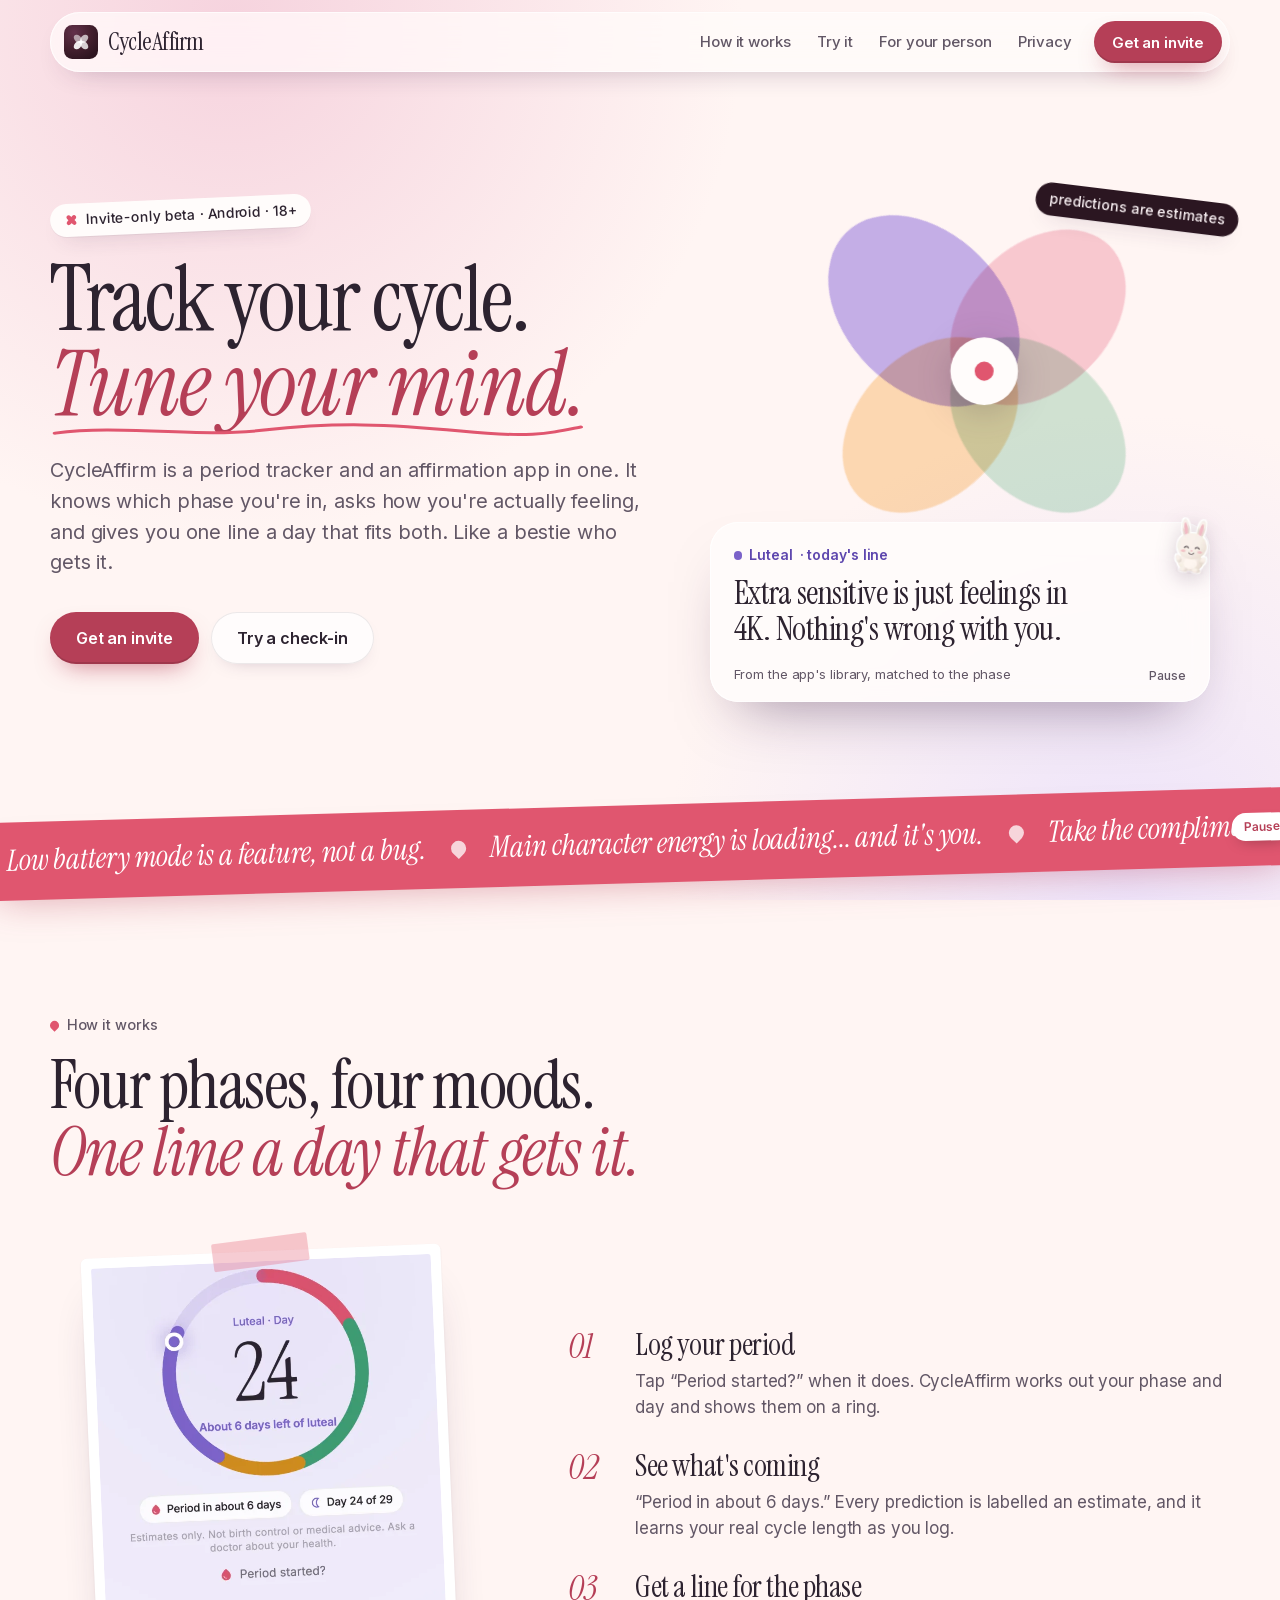
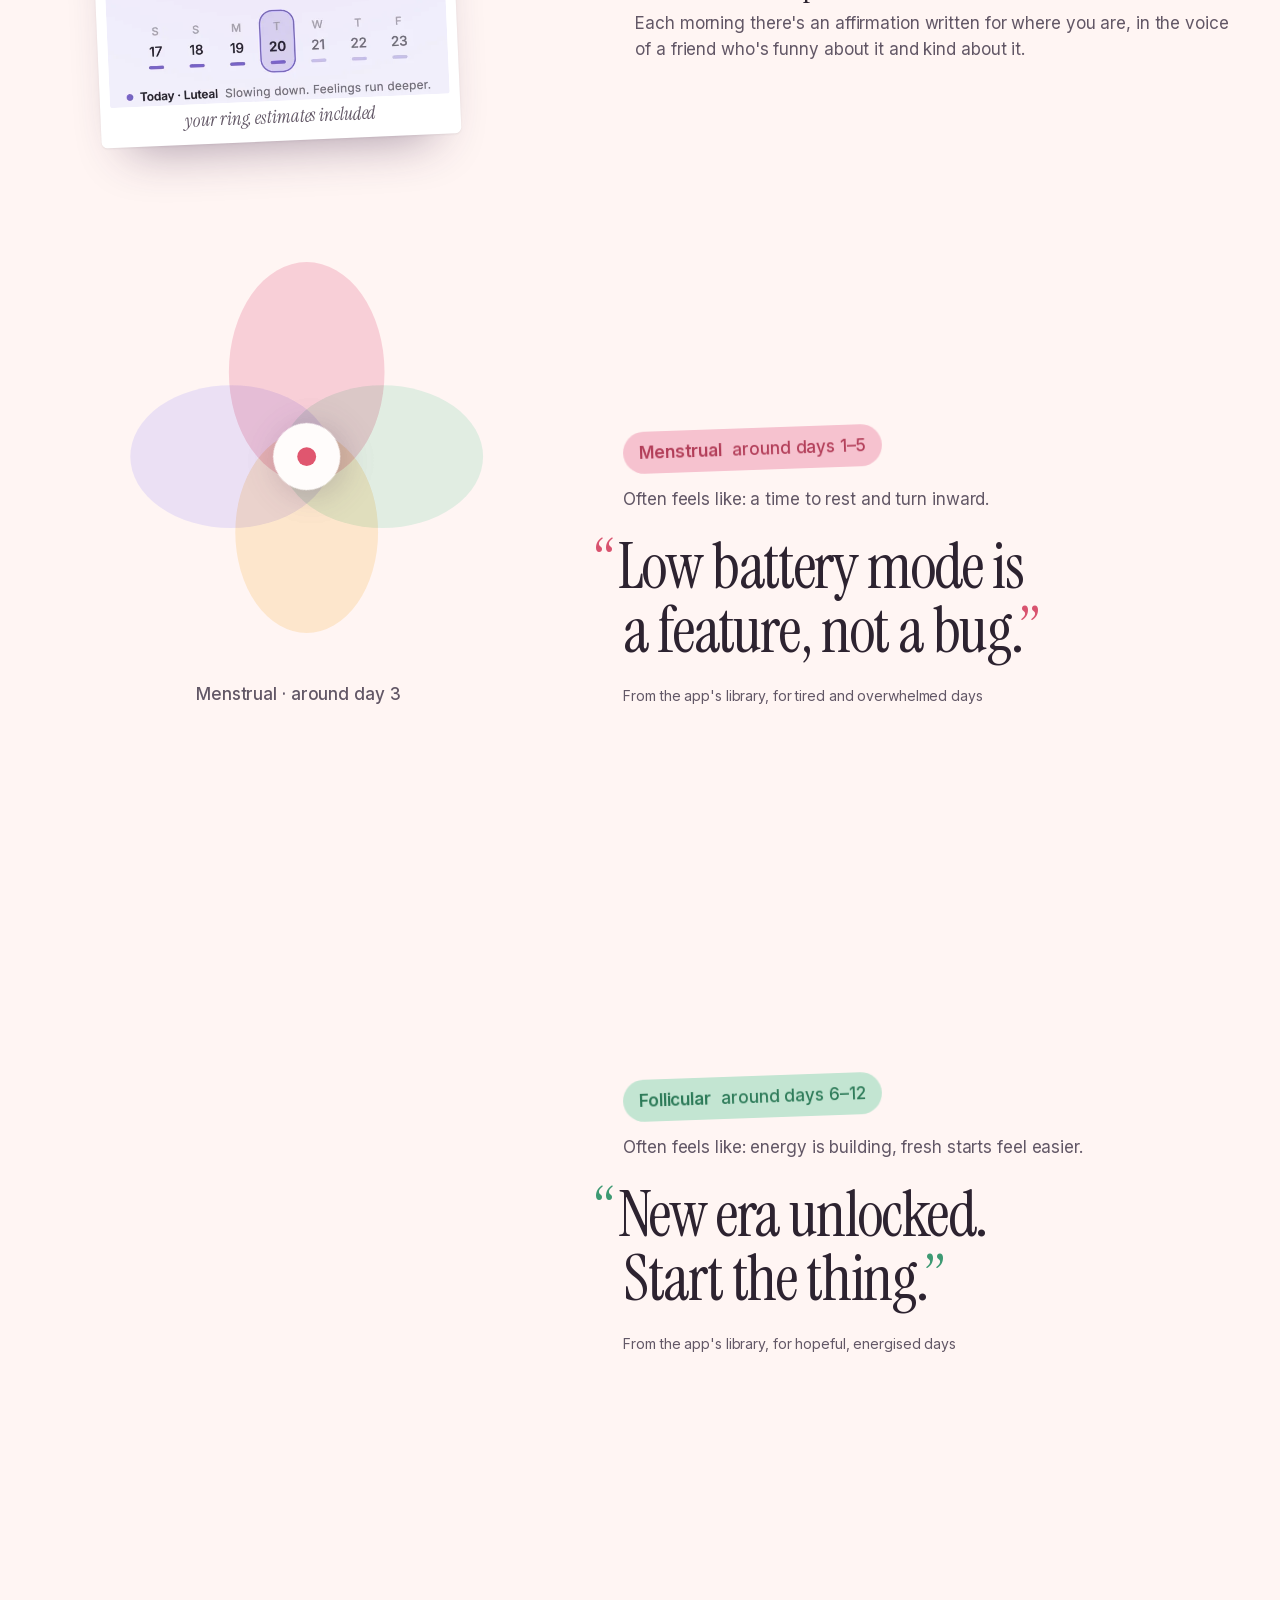
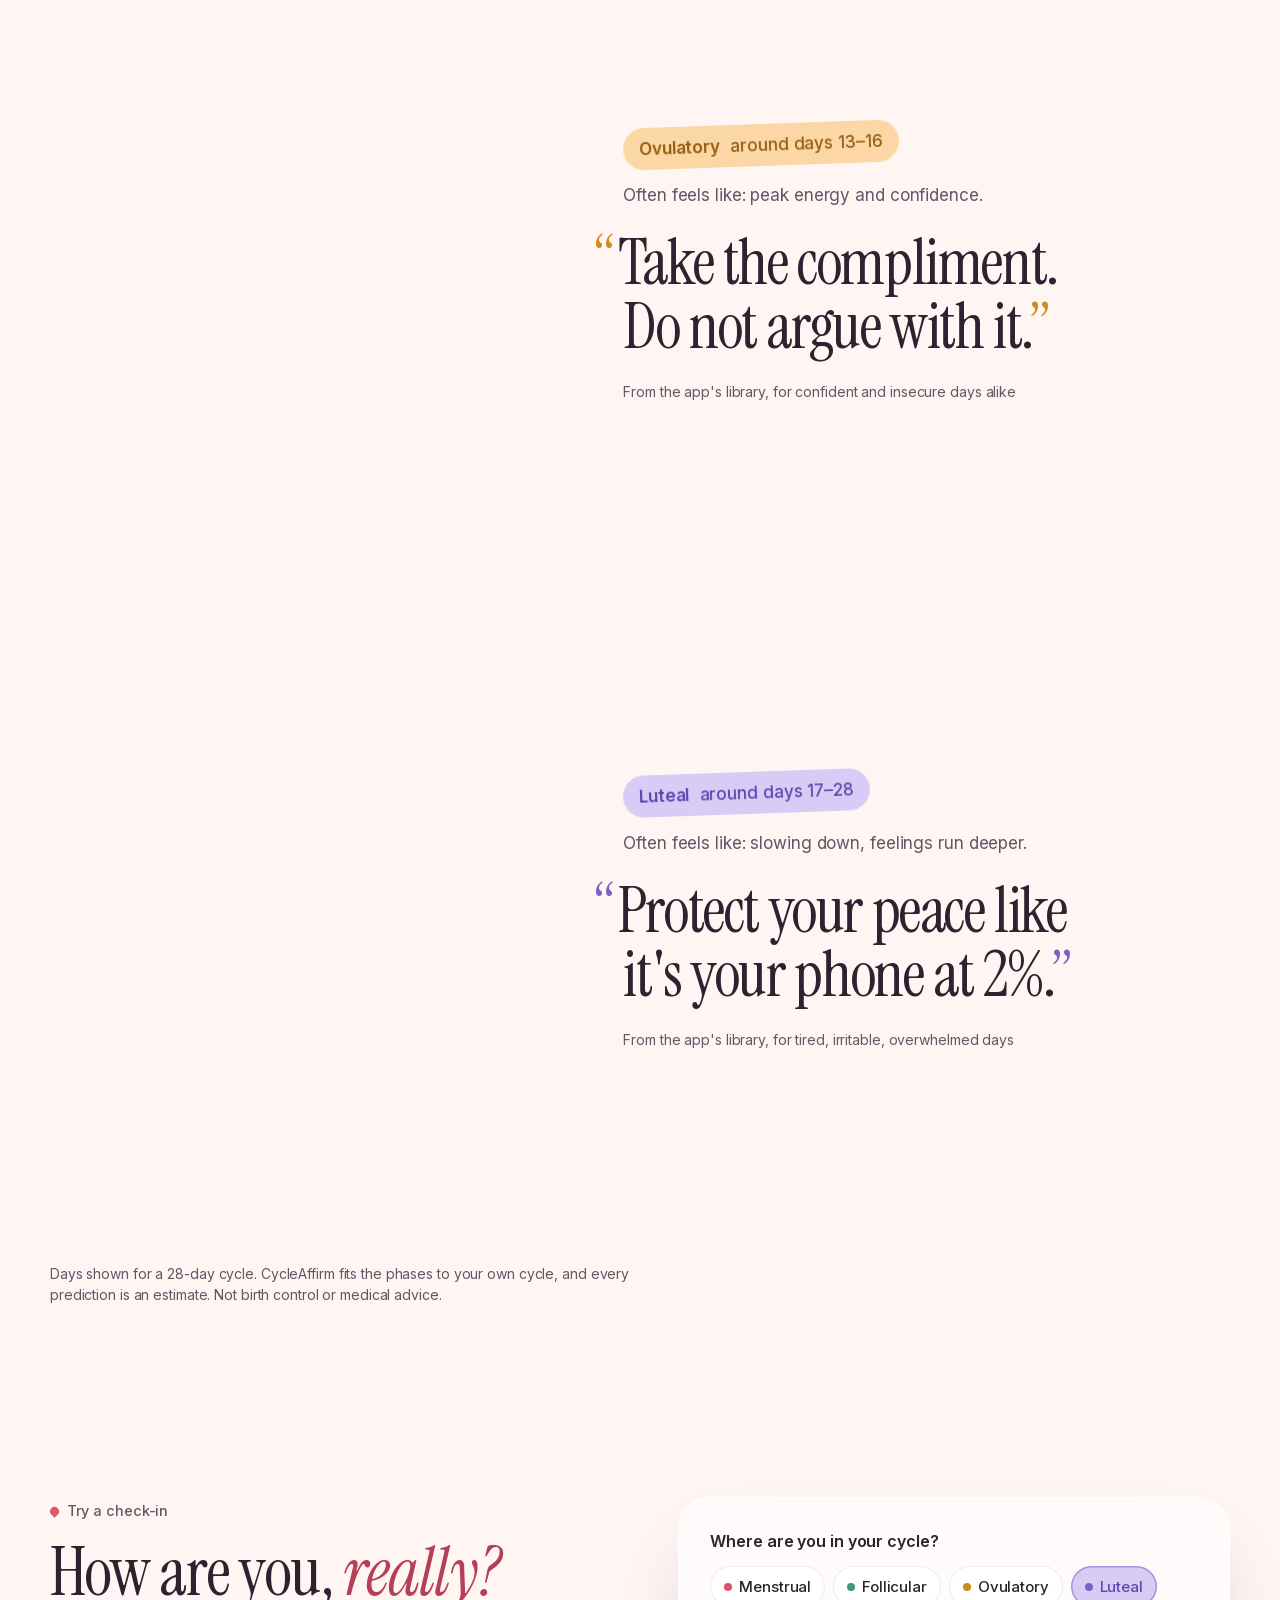
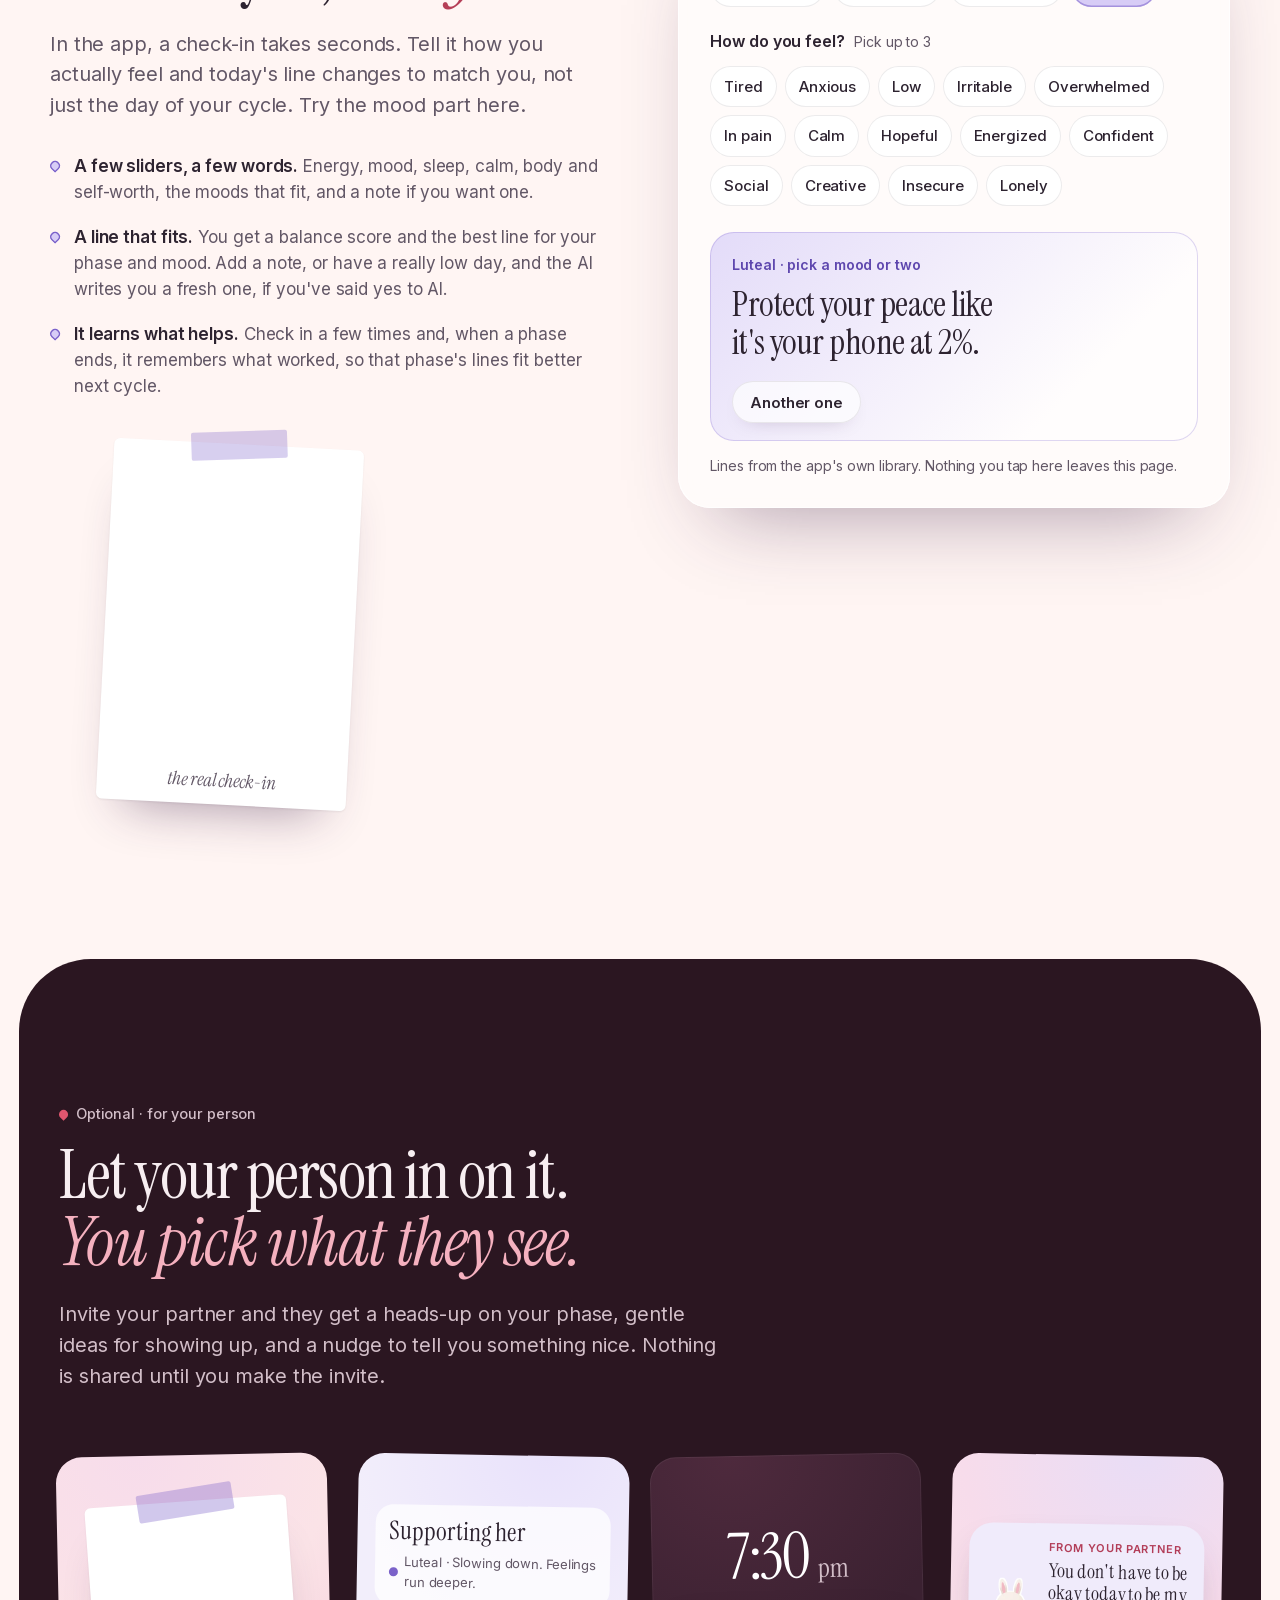
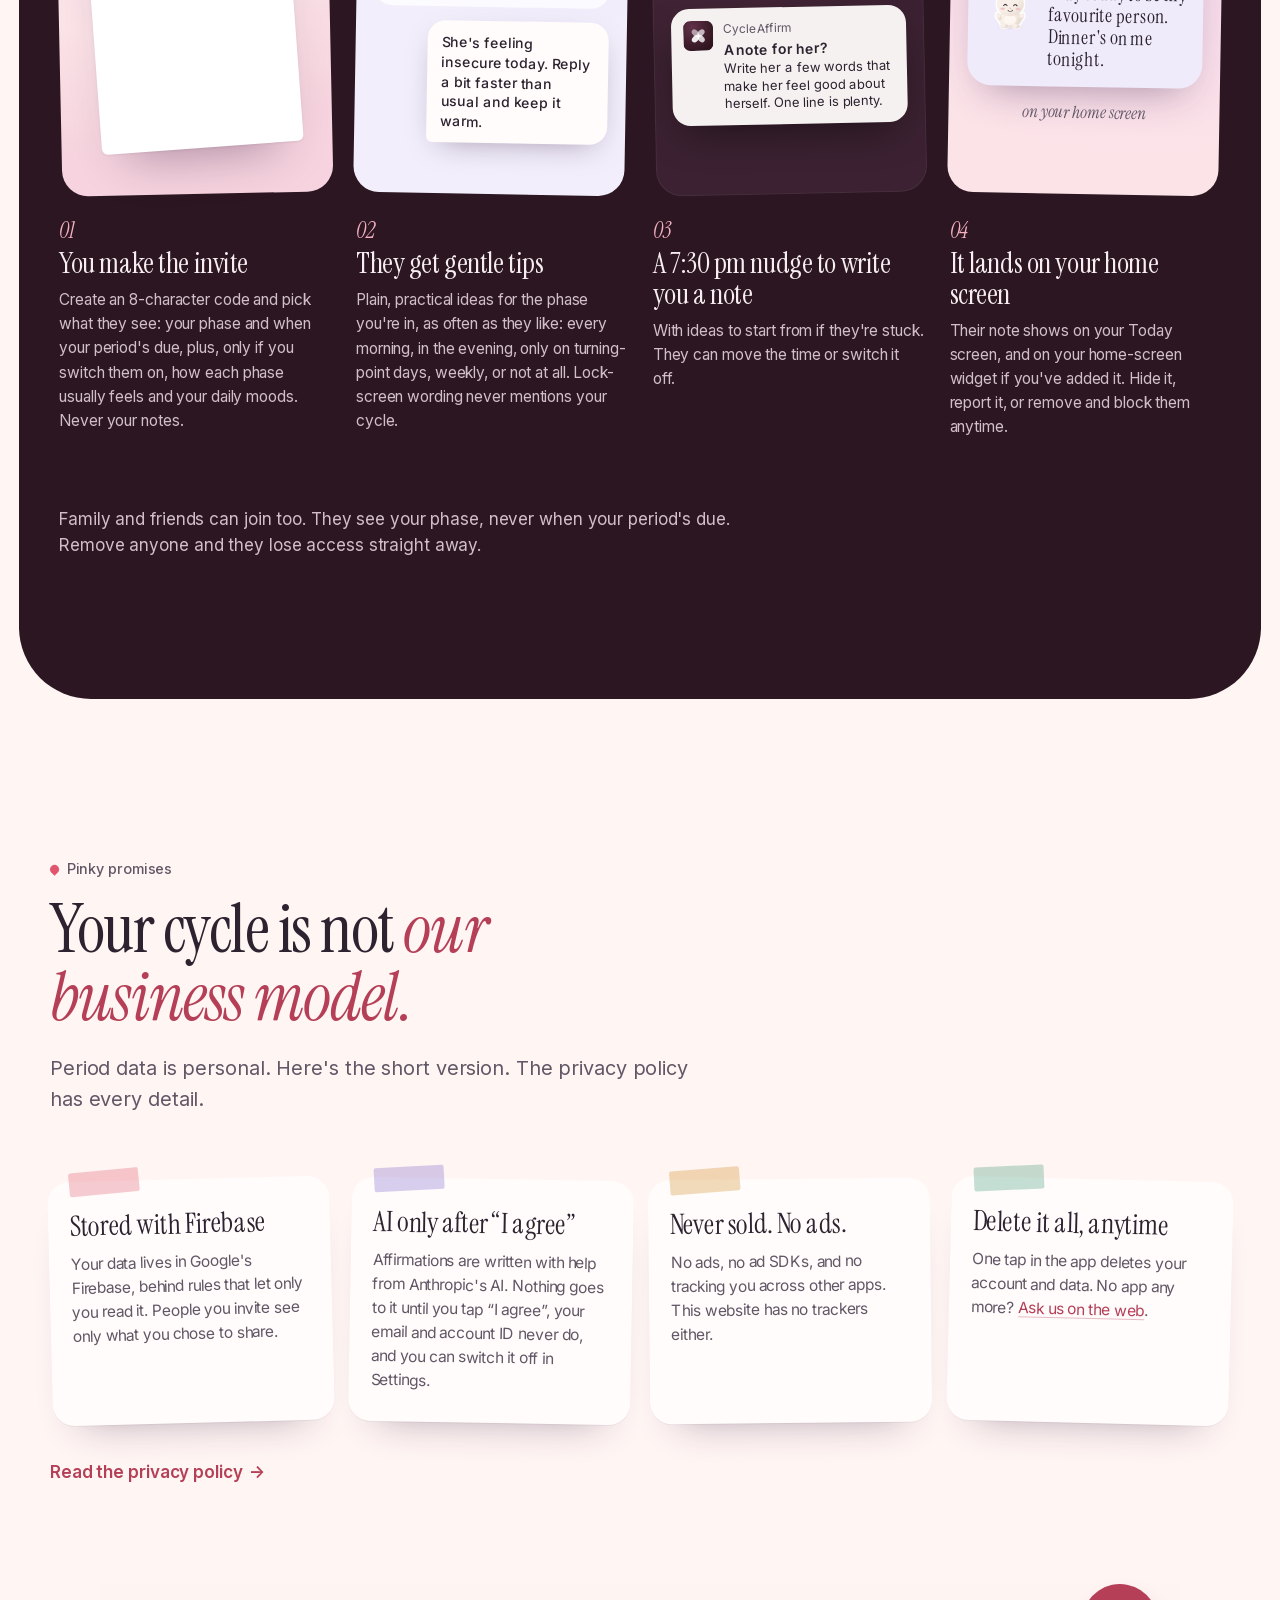
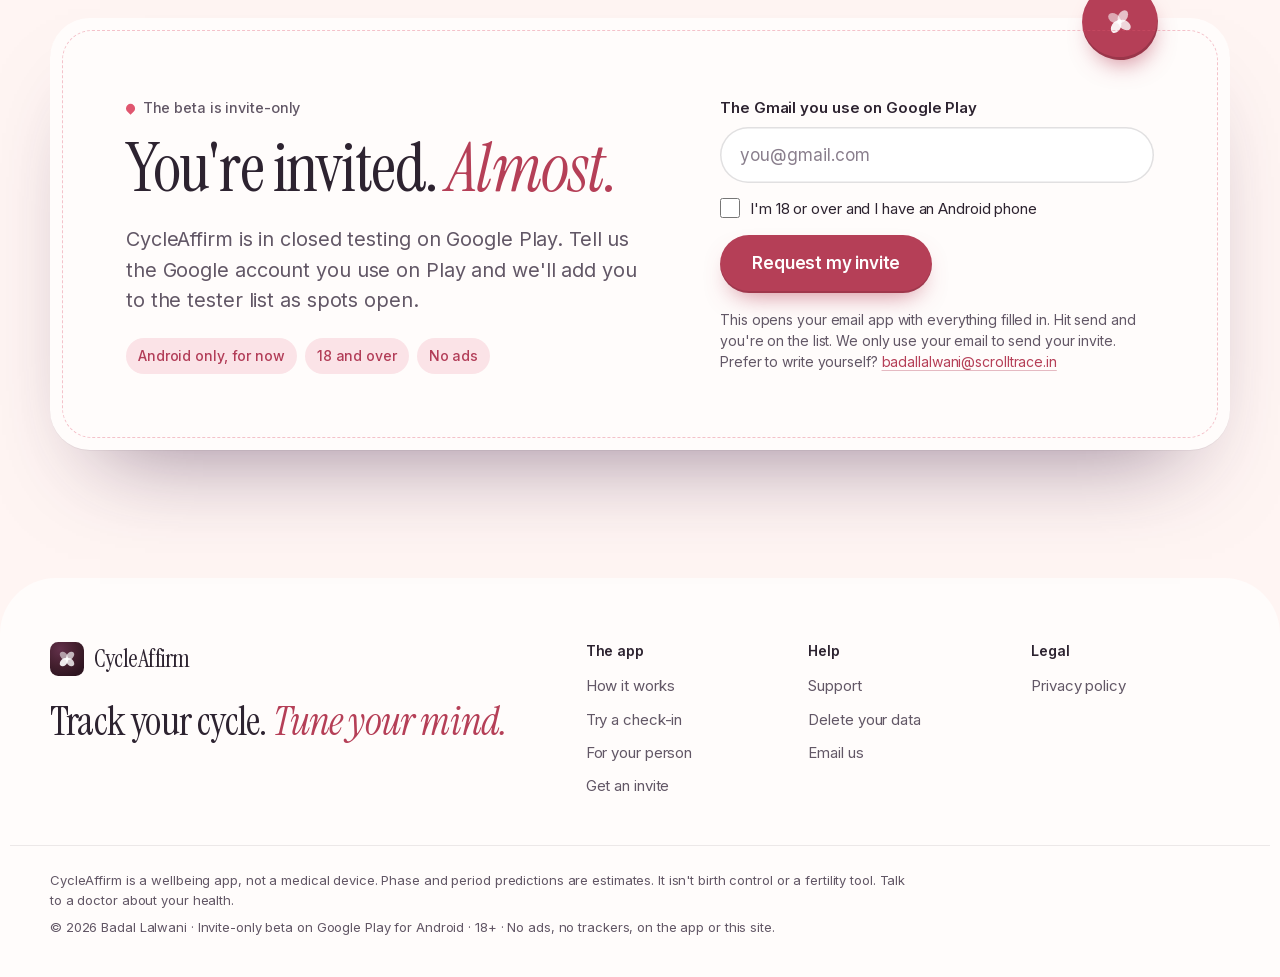
==== index.html @ 34794850 "Publish website (2026-10-20T17:48Z)" ====
<!doctype html>
<html lang="en">
<head>
<meta charset="utf-8">
<meta name="viewport" content="width=device-width, initial-scale=1, viewport-fit=cover">

<meta http-equiv="Content-Security-Policy" content="default-src 'self'; img-src 'self' data:; style-src 'self'; script-src 'self'; font-src 'self'; connect-src 'self'; object-src 'none'; base-uri 'self' https://badallalwani7.github.io/cycleaffirm-website/; form-action 'self' mailto:">
<meta name="referrer" content="no-referrer">
<title>CycleAffirm: period tracker with affirmations for your phase</title>
<meta name="description" content="A period tracker and an affirmation app in one. Get one line a day matched to your phase and how you actually feel. Invite-only Android beta, 18+. No ads.">
<link rel="canonical" href="https://badallalwani7.github.io/cycleaffirm-website/">
<meta name="robots" content="index, follow">
<meta name="theme-color" content="#FFF5F3">
<meta name="color-scheme" content="light">
<meta property="og:type" content="website">
<meta property="og:site_name" content="CycleAffirm">
<meta property="og:title" content="CycleAffirm: track your cycle, tune your mind">
<meta property="og:description" content="A period tracker and an affirmation app in one. Get one line a day matched to your phase and how you actually feel. Invite-only Android beta, 18+. No ads.">
<meta property="og:url" content="https://badallalwani7.github.io/cycleaffirm-website/">
<meta property="og:image" content="https://badallalwani7.github.io/cycleaffirm-website/assets/og.png">
<meta property="og:image:width" content="1200">
<meta property="og:image:height" content="630">
<meta property="og:image:alt" content="CycleAffirm: track your cycle, tune your mind. A four-petal flower in the four phase colours.">
<meta name="twitter:card" content="summary_large_image">
<link rel="icon" href="./assets/icons/favicon.svg" type="image/svg+xml">
<link rel="icon" href="./assets/icons/favicon-32.png" sizes="32x32" type="image/png">
<link rel="apple-touch-icon" href="./assets/icons/apple-touch-icon.png">
<link rel="manifest" href="./site.webmanifest">
<link rel="preload" href="./assets/fonts/InstrumentSerif-Regular.woff2" as="font" type="font/woff2" crossorigin>
<link rel="preload" href="./assets/fonts/InstrumentSerif-Italic.woff2" as="font" type="font/woff2" crossorigin>
<link rel="preload" href="./assets/fonts/Inter-Regular.woff2" as="font" type="font/woff2" crossorigin>
<link rel="stylesheet" href="./assets/site.css?v=01a12ae09d">
<script src="./assets/site.js?v=01a12ae09d" defer></script>
</head>
<body class="home" data-tint="neutral">
<a class="skip" href="#main">Skip to content</a>
<div class="backdrop" aria-hidden="true"></div>
<header class="site-header">
  <div class="header-pill">
    <a class="brand" href="./" aria-label="CycleAffirm, home">
      <svg class="brand-mark" viewBox="0 0 100 100" aria-hidden="true" focusable="false"><use href="#mark-tile"></use></svg>
      <span class="brand-name">CycleAffirm</span>
    </a>
    <nav class="nav" aria-label="Main">
      <a href="./#how">How it works</a>
      <a href="./#try">Try it</a>
      <a href="./#partners">For your person</a>
      <a href="./#privacy">Privacy</a>
    </nav>
    <a class="btn btn-rose btn-sm" href="./beta/">Get an invite</a>
  </div>
  <svg width="0" height="0" class="sprite" aria-hidden="true" focusable="false">
    <defs>
      <radialGradient id="mark-bg" cx="30%" cy="22%" r="85%">
        <stop offset="0" stop-color="#62304A"/>
        <stop offset=".55" stop-color="#45202F"/>
        <stop offset="1" stop-color="#2E1520"/>
      </radialGradient>
      <symbol id="mark-petals" viewBox="0 0 100 100">
        <ellipse cx="50" cy="37" rx="9.6" ry="14.3" fill="#fff" fill-opacity=".55" transform="rotate(-45 50 50)"/>
        <ellipse cx="50" cy="37" rx="9.6" ry="14.3" fill="#fff" fill-opacity=".67" transform="rotate(45 50 50)"/>
        <ellipse cx="50" cy="37" rx="9.6" ry="14.3" fill="#fff" fill-opacity=".79" transform="rotate(135 50 50)"/>
        <ellipse cx="50" cy="37" rx="9.6" ry="14.3" fill="#fff" fill-opacity=".91" transform="rotate(225 50 50)"/>
        <circle cx="50" cy="50" r="5" fill="#fff"/>
      </symbol>
      <symbol id="mark-tile" viewBox="0 0 100 100">
        <rect width="100" height="100" rx="24" fill="url(#mark-bg)"/>
        <use href="#mark-petals"/>
      </symbol>
      <symbol id="bloom" viewBox="0 0 100 100">
        <ellipse cx="50" cy="31" rx="15" ry="22" transform="rotate(45 50 50)"/>
        <ellipse cx="50" cy="31" rx="15" ry="22" transform="rotate(135 50 50)"/>
        <ellipse cx="50" cy="31" rx="15" ry="22" transform="rotate(225 50 50)"/>
        <ellipse cx="50" cy="31" rx="15" ry="22" transform="rotate(315 50 50)"/>
      </symbol>
    </defs>
  </svg>
</header>

<main id="main">
<section class="hero" data-hero data-active="lut" aria-labelledby="hero-title">
  <div class="wrap hero-grid">
    <div class="hero-copy">
      <p class="sticker sticker--tilt"><svg viewBox="0 0 100 100" aria-hidden="true" focusable="false"><use href="#bloom"></use></svg>Invite-only beta · Android · 18+</p>
      <h1 id="hero-title" class="display h1">Track your cycle.<br><em class="squiggle">Tune your mind.<svg viewBox="0 0 300 18" preserveAspectRatio="none" aria-hidden="true" focusable="false"><path d="M3 12 C 40 3, 80 17, 120 9 S 190 3, 230 10 S 280 12, 297 6"/></svg></em></h1>
      <p class="lede">CycleAffirm is a period tracker and an affirmation app in one. It knows which phase you're in, asks how you're actually feeling, and gives you one line a day that fits both. Like a bestie who gets it.</p>
      <div class="actions">
        <a class="btn btn-rose" href="./beta/">Get an invite</a>
        <a class="btn btn-ghost" href="#try">Try a check-in</a>
      </div>
    </div>

    <div class="hero-art">
      <div class="bloom bloom--hero" aria-hidden="true">
        <svg viewBox="0 0 200 200" focusable="false">
          <g class="bloom-spin">
            <g class="petal petal--men" transform="rotate(45 100 100)"><ellipse cx="100" cy="64" rx="34" ry="48"/></g>
            <g class="petal petal--fol" transform="rotate(135 100 100)"><ellipse cx="100" cy="64" rx="34" ry="48"/></g>
            <g class="petal petal--ovu" transform="rotate(225 100 100)"><ellipse cx="100" cy="64" rx="34" ry="48"/></g>
            <g class="petal petal--lut" transform="rotate(315 100 100)"><ellipse cx="100" cy="64" rx="34" ry="48"/></g>
            <circle class="bloom-heart" cx="100" cy="100" r="14"/>
            <circle class="bloom-dot" cx="100" cy="100" r="4.5"/>
          </g>
        </svg>
      </div>
      <figure class="hero-card">
        <p class="hero-card-label"><span class="pdot"></span><span data-hero-phase>Luteal</span> · today's line</p>
        <blockquote class="hero-card-text" data-hero-line>Extra sensitive is just feelings in 4K. Nothing's wrong with you.</blockquote>
        <figcaption>From the app's library, matched to the phase</figcaption>
        <button class="pause" type="button" data-pause aria-pressed="false">Pause</button>
      </figure>
      <img class="hero-buddy" src="./assets/img/comp_bunny_happy.webp" width="160" height="160" alt="">
      <p class="sticker sticker--est" aria-hidden="true">predictions are estimates</p>
    </div>
  </div>
</section>

<div class="ribbon">
  <div class="ribbon-track">
    <ul class="ribbon-list" aria-label="A few lines from the app">
      <li>Low battery mode is a feature, not a bug.</li>
      <li>Main character energy is loading... and it's you.</li>
      <li>Take the compliment. Do not argue with it.</li>
      <li>Protect your peace like it's your phone at 2%.</li>
      <li>Soft era activated. No notes.</li>
      <li>Curiosity is your cheat code this week.</li>
      <li>Comparison is a thief. Don't give it your password.</li>
      <li>You are not your worst thought at 2am.</li>
      <li>Rest is productive. Ask literally any phone charger.</li>
      <li>Your ideas deserve airtime. Unmute yourself.</li>
      <li>Cozy, quiet, and slow is a perfectly elite plan.</li>
    </ul>
    <ul class="ribbon-list" aria-hidden="true">
      <li>Low battery mode is a feature, not a bug.</li>
      <li>Main character energy is loading... and it's you.</li>
      <li>Take the compliment. Do not argue with it.</li>
      <li>Protect your peace like it's your phone at 2%.</li>
      <li>Soft era activated. No notes.</li>
      <li>Curiosity is your cheat code this week.</li>
      <li>Comparison is a thief. Don't give it your password.</li>
      <li>You are not your worst thought at 2am.</li>
      <li>Rest is productive. Ask literally any phone charger.</li>
      <li>Your ideas deserve airtime. Unmute yourself.</li>
      <li>Cozy, quiet, and slow is a perfectly elite plan.</li>
    </ul>
  </div>
  <button class="ribbon-pause" type="button" data-ribbon-pause aria-pressed="false">Pause</button>
</div>

<section id="how" class="how" aria-labelledby="how-title">
  <div class="wrap">
    <header class="section-head">
      <p class="eyebrow">How it works</p>
      <h2 id="how-title" class="display h2">Four phases, four moods. <em>One line a day that gets it.</em></h2>
    </header>

    <div class="track">
      <figure class="polaroid polaroid--ring">
        <img src="./assets/img/ring_crop.webp" width="640" height="828" loading="lazy" alt="The cycle ring in the app: luteal, day 24, about 6 days left of luteal. Below it: Period in about 6 days, Day 24 of 29, and the note: Estimates only. Not birth control or medical advice.">
        <figcaption>your ring, estimates included</figcaption>
      </figure>
      <ol class="track-steps">
        <li>
          <h3>Log your period</h3>
          <p>Tap “Period started?” when it does. CycleAffirm works out your phase and day and shows them on a ring.</p>
        </li>
        <li>
          <h3>See what's coming</h3>
          <p>“Period in about 6 days.” Every prediction is labelled an estimate, and it learns your real cycle length as you log.</p>
        </li>
        <li>
          <h3>Get a line for the phase</h3>
          <p>Each morning there's an affirmation written for where you are, in the voice of a friend who's funny about it and kind about it.</p>
        </li>
      </ol>
    </div>

    <div class="journey">
      <div class="journey-bloom" aria-hidden="true">
        <div class="bloom bloom--journey" data-active="men">
          <svg viewBox="0 0 200 200" focusable="false">
            <g class="bloom-turn">
              <g class="petal petal--men" transform="rotate(45 100 100)"><ellipse cx="100" cy="64" rx="34" ry="48"/></g>
              <g class="petal petal--fol" transform="rotate(135 100 100)"><ellipse cx="100" cy="64" rx="34" ry="48"/></g>
              <g class="petal petal--ovu" transform="rotate(225 100 100)"><ellipse cx="100" cy="64" rx="34" ry="48"/></g>
              <g class="petal petal--lut" transform="rotate(315 100 100)"><ellipse cx="100" cy="64" rx="34" ry="48"/></g>
              <circle class="bloom-heart" cx="100" cy="100" r="14"/>
              <circle class="bloom-dot" cx="100" cy="100" r="4.5"/>
            </g>
          </svg>
          <p class="bloom-label"><span data-for="men">Menstrual · around day 3</span><span data-for="fol">Follicular · around day 9</span><span data-for="ovu">Ovulatory · around day 14</span><span data-for="lut">Luteal · around day 23</span></p>
        </div>
      </div>

      <ol class="phases">
        <li class="phase" data-phase="men">
          <p class="phase-tag">Menstrual <span>around days 1–5</span></p>
          <p class="phase-feel">Often feels like: a time to rest and turn inward.</p>
          <blockquote class="phase-line"><p>Low battery mode is a feature, not a bug.</p></blockquote>
          <p class="phase-meta">From the app's library, for tired and overwhelmed days</p>
        </li>
        <li class="phase" data-phase="fol">
          <p class="phase-tag">Follicular <span>around days 6–12</span></p>
          <p class="phase-feel">Often feels like: energy is building, fresh starts feel easier.</p>
          <blockquote class="phase-line"><p>New era unlocked. Start the thing.</p></blockquote>
          <p class="phase-meta">From the app's library, for hopeful, energised days</p>
        </li>
        <li class="phase" data-phase="ovu">
          <p class="phase-tag">Ovulatory <span>around days 13–16</span></p>
          <p class="phase-feel">Often feels like: peak energy and confidence.</p>
          <blockquote class="phase-line"><p>Take the compliment. Do not argue with it.</p></blockquote>
          <p class="phase-meta">From the app's library, for confident and insecure days alike</p>
        </li>
        <li class="phase" data-phase="lut">
          <p class="phase-tag">Luteal <span>around days 17–28</span></p>
          <p class="phase-feel">Often feels like: slowing down, feelings run deeper.</p>
          <blockquote class="phase-line"><p>Protect your peace like it's your phone at 2%.</p></blockquote>
          <p class="phase-meta">From the app's library, for tired, irritable, overwhelmed days</p>
        </li>
      </ol>
    </div>
    <p class="fine how-fine">Days shown for a 28-day cycle. CycleAffirm fits the phases to your own cycle, and every prediction is an estimate. Not birth control or medical advice.</p>
  </div>
</section>

<section id="try" class="try" aria-labelledby="try-title">
  <div class="wrap try-grid">
    <div class="try-copy">
      <p class="eyebrow">Try a check-in</p>
      <h2 id="try-title" class="display h2">How are you, <em>really?</em></h2>
      <p class="lede">In the app, a check-in takes seconds. Tell it how you actually feel and today's line changes to match you, not just the day of your cycle. Try the mood part here.</p>
      <ul class="points">
        <li><strong>A few sliders, a few words.</strong> Energy, mood, sleep, calm, body and self-worth, the moods that fit, and a note if you want one.</li>
        <li><strong>A line that fits.</strong> You get a balance score and the best line for your phase and mood. Add a note, or have a really low day, and the AI writes you a fresh one, if you've said yes to AI.</li>
        <li><strong>It learns what helps.</strong> Check in a few times and, when a phase ends, it remembers what worked, so that phase's lines fit better next cycle.</li>
      </ul>
      <figure class="polaroid polaroid--ci">
        <img src="./assets/img/ci_card.webp" width="640" height="864" loading="lazy" alt="The check-in summary in the app: a balance score of 33, Go gently, and bars for energy, mood, sleep, calm, body and self-worth.">
        <figcaption>the real check-in</figcaption>
      </figure>
    </div>

    <form class="demo" data-demo data-phase="lut" aria-labelledby="try-title">
      <fieldset>
        <legend>Where are you in your cycle?</legend>
        <div class="chips">
          <label class="chip chip--men"><input type="radio" name="phase" value="menstrual"><span>Menstrual</span></label>
          <label class="chip chip--fol"><input type="radio" name="phase" value="follicular"><span>Follicular</span></label>
          <label class="chip chip--ovu"><input type="radio" name="phase" value="ovulatory"><span>Ovulatory</span></label>
          <label class="chip chip--lut"><input type="radio" name="phase" value="luteal" checked><span>Luteal</span></label>
        </div>
      </fieldset>
      <fieldset>
        <legend>How do you feel? <span>Pick up to 3</span></legend>
        <div class="chips">
          <label class="chip"><input type="checkbox" name="mood" value="tired"><span>Tired</span></label>
          <label class="chip"><input type="checkbox" name="mood" value="anxious"><span>Anxious</span></label>
          <label class="chip"><input type="checkbox" name="mood" value="sad"><span>Low</span></label>
          <label class="chip"><input type="checkbox" name="mood" value="irritable"><span>Irritable</span></label>
          <label class="chip"><input type="checkbox" name="mood" value="overwhelmed"><span>Overwhelmed</span></label>
          <label class="chip"><input type="checkbox" name="mood" value="in_pain"><span>In pain</span></label>
          <label class="chip"><input type="checkbox" name="mood" value="calm"><span>Calm</span></label>
          <label class="chip"><input type="checkbox" name="mood" value="hopeful"><span>Hopeful</span></label>
          <label class="chip"><input type="checkbox" name="mood" value="energized"><span>Energized</span></label>
          <label class="chip"><input type="checkbox" name="mood" value="confident"><span>Confident</span></label>
          <label class="chip"><input type="checkbox" name="mood" value="social"><span>Social</span></label>
          <label class="chip"><input type="checkbox" name="mood" value="creative"><span>Creative</span></label>
          <label class="chip"><input type="checkbox" name="mood" value="insecure"><span>Insecure</span></label>
          <label class="chip"><input type="checkbox" name="mood" value="lonely"><span>Lonely</span></label>
        </div>
      </fieldset>
      <div class="demo-result" aria-live="polite">
        <p class="demo-label" data-demo-meta>Luteal · pick a mood or two</p>
        <p class="demo-line" data-demo-line>Protect your peace like it's your phone at 2%.</p>
        <button class="btn btn-ghost btn-sm" type="button" data-demo-next>Another one</button>
      </div>
      <p class="fine demo-fine">Lines from the app's own library. Nothing you tap here leaves this page.</p>
      <script type="application/json" id="lines">{"menstrual":[{"t":"Low battery mode is a feature, not a bug.","m":["tired","overwhelmed"]},{"t":"Cancel the plans, keep the snacks. You're doing amazing, honestly.","m":["tired","irritable"]},{"t":"Today's to-do list: be soft with yourself. That's it. That's the list.","m":["overwhelmed","sad","tired"]},{"t":"Cramps are loud. You're louder. And also fully allowed to nap.","m":["in_pain","tired"]},{"t":"Not every day needs a comeback arc. Some days just need a blanket.","m":["sad","tired","calm"]},{"t":"Rest is productive. Ask literally any phone charger.","m":["tired","anxious"]},{"t":"Your feelings aren't too much. They're just in high definition today.","m":["sad","irritable","anxious"]},{"t":"Saying no without a paragraph of explanation? Iconic behavior.","m":["irritable","overwhelmed"]},{"t":"Heating pad, comfort show, zero guilt. This is self-care, not slacking.","m":["in_pain","tired","calm"]},{"t":"You're not behind. You're on period time, and period time is valid.","m":["anxious","overwhelmed"]},{"t":"Soft era activated. No notes.","m":["calm","tired"]},{"t":"Your body is literally doing a reset. Let it cook.","m":["calm","hopeful","in_pain"]},{"t":"Feeling lonely is real. So is this: you're not alone in it.","m":["lonely","sad"]},{"t":"Being kind to yourself today is the main quest. Everything else is a side quest.","m":["insecure","sad","overwhelmed"]}],"follicular":[{"t":"New era unlocked. Start the thing.","m":["energized","hopeful"]},{"t":"Your brain just got a software update. Go use it.","m":["creative","energized"]},{"t":"Main character energy is loading... and it's you.","m":["confident","hopeful"]},{"t":"That idea that scares you a little? That's the good kind of scary.","m":["anxious","creative"]},{"t":"Small steps still count. Nobody speedruns their whole life.","m":["tired","overwhelmed","anxious"]},{"t":"Plot twist: you're allowed to want more for yourself.","m":["confident","hopeful"]},{"t":"You don't need a perfect plan. You need a first step and good snacks.","m":["anxious","overwhelmed"]},{"t":"Fresh start energy is real. Spend it on something you love.","m":["hopeful","energized"]},{"t":"Being a beginner is not cringe. It's how every legend started.","m":["insecure","creative"]},{"t":"Your vibe is coming back online. We missed her.","m":["hopeful","calm","sad"]},{"t":"Say yes to the plan. Your social battery is finally charged.","m":["social","energized"]},{"t":"You're allowed to be proud of tiny wins. Screenshot them mentally.","m":["hopeful","insecure"]},{"t":"Curiosity is your cheat code this week.","m":["creative","energized"]},{"t":"Still tired? Fair. The upswing can load slowly.","m":["tired","sad"]}],"ovulatory":[{"t":"You're not too much. You're the whole vibe.","m":["confident","insecure"]},{"t":"Walk in like you own the room. You kind of do.","m":["confident","social"]},{"t":"It's giving unstoppable.","m":["energized","confident"]},{"t":"Take the compliment. Do not argue with it.","m":["insecure","confident"]},{"t":"Say the thing you've been drafting in your head. Hit send.","m":["confident","anxious"]},{"t":"Your energy is a whole main event today. Enjoy the spotlight.","m":["social","energized"]},{"t":"Your ideas are louder today. Say the bold one out loud.","m":["confident","hopeful"]},{"t":"You don't have to shrink to fit anyone's group chat.","m":["irritable","insecure"]},{"t":"Being seen is scary and also kind of your thing. Go.","m":["anxious","confident"]},{"t":"Restless? That's just big energy looking for a job. Give it one.","m":["anxious","energized"]},{"t":"Ask for what you want. Worst case, you get practice.","m":["confident","anxious"]},{"t":"You can be the life of the party and still leave early. Both are valid.","m":["social","tired"]},{"t":"Your ideas deserve airtime. Unmute yourself.","m":["creative","confident"]},{"t":"Comparison is a thief. Don't give it your password.","m":["insecure","sad"]}],"luteal":[{"t":"Extra sensitive is just feelings in 4K. Nothing's wrong with you.","m":["sad","irritable","anxious"]},{"t":"Not every feeling is a verdict. Some are just passing weather.","m":["anxious","overwhelmed"]},{"t":"Protect your peace like it's your phone at 2%.","m":["tired","irritable","overwhelmed"]},{"t":"You're not falling apart. You're in your feelings era, and that's allowed.","m":["sad","overwhelmed"]},{"t":"Your inner critic is not a reliable narrator. Skip that episode.","m":["insecure","sad","anxious"]},{"t":"Do less, but make it cozy.","m":["tired","calm"]},{"t":"Annoyed by everything? Your body's asking for a break, not a fight.","m":["irritable"]},{"t":"Breathe in for four, out for six. You're safe. The group chat can wait.","m":["anxious","overwhelmed"]},{"t":"Overthinking? Name one thing you can control and let the rest go.","m":["anxious"]},{"t":"You are not your worst thought at 2am.","m":["sad","anxious","insecure"]},{"t":"Your intuition is extra sharp right now. Trust the side-eye.","m":["calm","irritable"]},{"t":"This mood is a season, not your whole personality.","m":["sad","insecure"]},{"t":"Cozy, quiet, and slow is a perfectly elite plan.","m":["tired","calm","in_pain"]},{"t":"Feeling insecure doesn't make it true. You're still that person.","m":["insecure","lonely"]}]}</script>
    </form>
  </div>
</section>

<section id="partners" class="partners night" aria-labelledby="partners-title">
  <div class="wrap">
    <header class="section-head">
      <p class="eyebrow eyebrow--night">Optional · for your person</p>
      <h2 id="partners-title" class="display h2">Let your person in on it. <em>You pick what they see.</em></h2>
      <p class="lede">Invite your partner and they get a heads-up on your phase, gentle ideas for showing up, and a nudge to tell you something nice. Nothing is shared until you make the invite.</p>
    </header>

    <ol class="steps">
      <li class="step">
        <div class="step-art step-art--photo">
          <figure class="polaroid polaroid--step">
            <img src="./assets/img/invite_crop.webp" width="640" height="797" loading="lazy" alt="The Add someone sheet in the app: choose My partner or Family or a friend, switches to share how each phase usually feels and your daily moods, both off, and a Create invite code button.">
          </figure>
        </div>
        <p class="step-n">01</p>
        <h3>You make the invite</h3>
        <p>Create an 8-character code and pick what they see: your phase and when your period's due, plus, only if you switch them on, how each phase usually feels and your daily moods. Never your notes.</p>
      </li>
      <li class="step">
        <div class="step-art step-art--tip">
          <div class="mini-today">
            <p class="mini-kicker">Supporting her</p>
            <p class="mini-phase"><span class="pdot pdot--lut"></span>Luteal · Slowing down. Feelings run deeper.</p>
          </div>
          <div class="tip">
            <img class="tip-buddy" src="./assets/img/comp_puppy_happy.webp" width="160" height="160" alt="" loading="lazy">
            <p>She's feeling insecure today. Reply a bit faster than usual and keep it warm.</p>
          </div>
        </div>
        <p class="step-n">02</p>
        <h3>They get gentle tips</h3>
        <p>Plain, practical ideas for the phase you're in, as often as they like: every morning, in the evening, only on turning-point days, weekly, or not at all. Lock-screen wording never mentions your cycle.</p>
      </li>
      <li class="step">
        <div class="step-art step-art--clock">
          <p class="clock">7:30 <span>pm</span></p>
          <div class="notif">
            <svg class="notif-icon" viewBox="0 0 100 100" aria-hidden="true" focusable="false"><use href="#mark-tile"></use></svg>
            <div>
              <p class="notif-app">CycleAffirm</p>
              <p class="notif-title">A note for her?</p>
              <p class="notif-body">Write her a few words that make her feel good about herself. One line is plenty.</p>
            </div>
          </div>
        </div>
        <p class="step-n">03</p>
        <h3>A 7:30 pm nudge to write you a note</h3>
        <p>With ideas to start from if they're stuck. They can move the time or switch it off.</p>
      </li>
      <li class="step">
        <div class="step-art step-art--widget">
          <div class="widget">
            <img class="widget-buddy" src="./assets/img/comp_bunny_happy.webp" width="160" height="160" alt="" loading="lazy">
            <div>
              <p class="widget-from">From your partner</p>
              <p class="widget-note">You don't have to be okay today to be my favourite person. Dinner's on me tonight.</p>
            </div>
          </div>
          <p class="widget-cap">on your home screen</p>
        </div>
        <p class="step-n">04</p>
        <h3>It lands on your home screen</h3>
        <p>Their note shows on your Today screen, and on your home-screen widget if you've added it. Hide it, report it, or remove and block them anytime.</p>
      </li>
    </ol>
    <p class="partners-fine">Family and friends can join too. They see your phase, never when your period's due. Remove anyone and they lose access straight away.</p>
  </div>
</section>

<section id="privacy" class="privacy" aria-labelledby="privacy-title">
  <div class="wrap">
    <header class="section-head">
      <p class="eyebrow">Pinky promises</p>
      <h2 id="privacy-title" class="display h2">Your cycle is not <em>our business model.</em></h2>
      <p class="lede">Period data is personal. Here's the short version. The privacy policy has every detail.</p>
    </header>
    <ul class="promises">
      <li>
        <h3>Stored with Firebase</h3>
        <p>Your data lives in Google's Firebase, behind rules that let only you read it. People you invite see only what you chose to share.</p>
      </li>
      <li>
        <h3>AI only after <span class="nowrap">“I agree”</span></h3>
        <p>Affirmations are written with help from Anthropic's AI. Nothing goes to it until you tap “I agree”, your email and account ID never do, and you can switch it off in Settings.</p>
      </li>
      <li>
        <h3>Never sold. No ads.</h3>
        <p>No ads, no ad SDKs, and no tracking you across other apps. This website has no trackers either.</p>
      </li>
      <li>
        <h3>Delete it all, anytime</h3>
        <p>One tap in the app deletes your account and data. No app any more? <a href="./delete-account/">Ask us on the web</a>.</p>
      </li>
    </ul>
    <p><a class="link-arrow" href="./privacy/">Read the privacy policy</a></p>
  </div>
</section>

<section id="beta" class="beta" aria-label="Get an invite">
  <div class="wrap">
<div class="invite">
  <div class="invite-seal" aria-hidden="true">
    <svg viewBox="0 0 100 100" focusable="false"><use href="#mark-petals"></use></svg>
  </div>
  <div class="invite-copy">
    <p class="eyebrow">The beta is invite-only</p>
    <h2 class="display h2" id="invite-title">You're invited. <em>Almost.</em></h2>
    <p class="lede">CycleAffirm is in closed testing on Google Play. Tell us the Google account you use on Play and we'll add you to the tester list as spots open.</p>
    <ul class="invite-facts">
      <li>Android only, for now</li>
      <li>18 and over</li>
      <li>No ads</li>
    </ul>
  </div>
  <form class="invite-form" data-invite data-email="badallalwani@scrolltrace.in" data-subject="CycleAffirm%20beta%20invite" action="mailto:badallalwani@scrolltrace.in" method="get" aria-labelledby="invite-title" novalidate>
    <label class="field">
      <span class="field-label">The Gmail you use on Google Play</span>
      <input type="email" name="gmail" autocomplete="email" inputmode="email" placeholder="you@gmail.com" required>
    </label>
    <label class="check">
      <input type="checkbox" name="adult" required>
      <span>I'm 18 or over and I have an Android phone</span>
    </label>
    <p class="form-error" role="alert" hidden></p>
    <button class="btn btn-rose btn-lg" type="submit">Request my invite</button>
    <p class="fine">This opens your email app with everything filled in. Hit send and you're on the list. We only use your email to send your invite. Prefer to write yourself? <a href="mailto:badallalwani@scrolltrace.in?subject=CycleAffirm%20beta%20invite">badallalwani@scrolltrace.in</a></p>
  </form>
</div>

  </div>
</section>

</main>
<footer class="site-footer">
  <div class="wrap footer-inner">
    <div class="footer-brand">
      <a class="brand" href="./" aria-label="CycleAffirm, home">
        <svg class="brand-mark" viewBox="0 0 100 100" aria-hidden="true" focusable="false"><use href="#mark-tile"></use></svg>
        <span class="brand-name">CycleAffirm</span>
      </a>
      <p class="footer-tag">Track your cycle. <em>Tune your mind.</em></p>
    </div>
    <nav class="footer-nav" aria-label="Footer">
      <div>
        <h2 class="footer-h">The app</h2>
        <a href="./#how">How it works</a>
        <a href="./#try">Try a check-in</a>
        <a href="./#partners">For your person</a>
        <a href="./beta/">Get an invite</a>
      </div>
      <div>
        <h2 class="footer-h">Help</h2>
        <a href="./support/">Support</a>
        <a href="./delete-account/">Delete your data</a>
        <a href="mailto:badallalwani@scrolltrace.in">Email us</a>
      </div>
      <div>
        <h2 class="footer-h">Legal</h2>
        <a href="./privacy/">Privacy policy</a>
      </div>
    </nav>
  </div>
  <div class="wrap footer-fine">
    <p>CycleAffirm is a wellbeing app, not a medical device. Phase and period predictions are estimates. It isn't birth control or a fertility tool. Talk to a doctor about your health.</p>
    <p>© 2026 Badal Lalwani · Invite-only beta on Google Play for Android · 18+ · No ads, no trackers, on the app or this site.</p>
  </div>
</footer>

</body>
</html>
---- assets/site.css ----
/* CycleAffirm website. Tokens mirror app/lib/ui/theme.dart and backdrop.dart:
   soft pastels per phase, one solid rose (never a gradient), plum ink, rose-night
   for brand moments. Instrument Serif + Inter only. The look: light, petal-soft,
   a little scrapbook (stickers, taped photos), built around the logo's four petals. */

@font-face { font-family: "Instrument Serif"; src: url("fonts/InstrumentSerif-Regular.woff2") format("woff2"); font-weight: 400; font-style: normal; font-display: swap; }
@font-face { font-family: "Instrument Serif"; src: url("fonts/InstrumentSerif-Italic.woff2") format("woff2"); font-weight: 400; font-style: italic; font-display: swap; }
@font-face { font-family: "Inter"; src: url("fonts/Inter-Regular.woff2") format("woff2"); font-weight: 400; font-style: normal; font-display: swap; }
@font-face { font-family: "Inter"; src: url("fonts/Inter-Medium.woff2") format("woff2"); font-weight: 500; font-style: normal; font-display: swap; }
@font-face { font-family: "Inter"; src: url("fonts/Inter-SemiBold.woff2") format("woff2"); font-weight: 600; font-style: normal; font-display: swap; }

/* The backdrop colours glide between phase worlds (registered so they can transition). */
@property --base { syntax: "<color>"; inherits: true; initial-value: #FFF5F3; }
@property --glow { syntax: "<color>"; inherits: true; initial-value: #F6D3DE; }
@property --accent { syntax: "<color>"; inherits: true; initial-value: #EDE3FA; }

:root {
  --ink: #2D2330;
  --muted: #625766;
  --rose: #E0566F;
  --rose-deep: #B53F57;
  --rose-soft: #FBE3E7;
  --night: #2B1621;
  --night-2: #3B2131;
  --night-ink: #F7EEF1;
  --night-muted: #D2BEC8;
  --paper: #FFFCFB;
  --stroke: rgba(45, 35, 48, .09);
  /* Phase colours (deep, for text and dots) and petals (pastel). */
  --men: #D9536F; --fol: #3E9A73; --ovu: #D08A1E; --lut: #7B62C9;
  --men-p: #F6C2CF; --fol-p: #C3E5D2; --ovu-p: #FBD7A6; --lut-p: #D7CCF6;
  --men-ink: #B23D58; --fol-ink: #2C7A58; --ovu-ink: #94600F; --lut-ink: #5E47AE;
  --serif: "Instrument Serif", "Iowan Old Style", "Times New Roman", serif;
  --sans: "Inter", system-ui, -apple-system, "Segoe UI", Roboto, sans-serif;
  --wrap: 1180px;
  --gutter: clamp(16px, 4.5vw, 40px);
  --ease: cubic-bezier(.6, 0, .2, 1);
  --spring: cubic-bezier(.34, 1.4, .5, 1);
}

/* Phase worlds from BackdropTint.forPhase: blush, sage, honey, lavender. */
body { --base: #FFF5F3; --glow: #F6D3DE; --accent: #EDE3FA; }
body[data-tint="men"] { --base: #FBEDF0; --glow: #F6C2CF; --accent: #FDE0D6; }
body[data-tint="fol"] { --base: #EDF6F0; --glow: #C3E5D2; --accent: #F2F4DA; }
body[data-tint="ovu"] { --base: #FEF5E8; --glow: #FBD7A6; --accent: #FDE3EC; }
body[data-tint="lut"] { --base: #F2EEFB; --glow: #D7CCF6; --accent: #F7DCEB; }

*, *::before, *::after { box-sizing: border-box; }
html { -webkit-text-size-adjust: 100%; scroll-behavior: smooth; scroll-padding-top: 96px; }
body {
  margin: 0;
  background: var(--base);
  color: var(--ink);
  font: 400 1.0625rem/1.55 var(--sans);
  letter-spacing: -0.006em;
  -webkit-font-smoothing: antialiased;
  text-rendering: optimizeLegibility;
  overflow-x: clip;
  transition: --base 1.2s var(--ease), --glow 1.2s var(--ease), --accent 1.2s var(--ease);
}
img { max-width: 100%; height: auto; display: block; }
a { color: inherit; text-decoration-color: color-mix(in srgb, currentColor 35%, transparent); text-underline-offset: .18em; }
a:hover { text-decoration-color: var(--rose); }
:focus-visible { outline: 2px solid var(--rose-deep); outline-offset: 3px; border-radius: 8px; }
::selection { background: var(--rose-soft); color: var(--ink); }
p { margin: 0 0 1em; }
h1, h2, h3 { margin: 0; font-weight: 400; }
ul, ol { margin: 0; padding: 0; }
fieldset { border: 0; margin: 0; padding: 0; min-width: 0; }
.sprite { position: absolute; }
.sr { position: absolute; width: 1px; height: 1px; overflow: hidden; clip: rect(0 0 0 0); clip-path: inset(50%); white-space: nowrap; }
.nowrap { white-space: nowrap; }
.skip { position: absolute; left: 12px; top: -60px; z-index: 50; background: var(--night); color: #fff; padding: 10px 16px; border-radius: 12px; text-decoration: none; }
.skip:focus { top: 12px; }

/* A soft, slowly drifting pastel light behind everything, like the app's backdrop. */
.backdrop { position: fixed; inset: 0; z-index: -1; pointer-events: none; overflow: hidden; background: var(--base); }
.backdrop::before, .backdrop::after { content: ""; position: absolute; border-radius: 50%; }
.backdrop::before { width: 80vmax; height: 80vmax; top: -38vmax; left: -22vmax; background: radial-gradient(closest-side, var(--glow), transparent); animation: drift-a 26s ease-in-out infinite alternate; }
.backdrop::after { width: 72vmax; height: 72vmax; bottom: -34vmax; right: -24vmax; background: radial-gradient(closest-side, var(--accent), transparent); animation: drift-b 32s ease-in-out infinite alternate; }
@keyframes drift-a { to { transform: translate(12vmax, 8vmax) scale(1.08); } }
@keyframes drift-b { to { transform: translate(-10vmax, -6vmax) scale(1.1); } }

main { display: block; overflow-x: clip; }
.wrap { width: 100%; max-width: calc(var(--wrap) + 2 * var(--gutter)); margin: 0 auto; padding: 0 var(--gutter); }

/* Type */
.display { font-family: var(--serif); font-weight: 400; letter-spacing: -0.022em; line-height: 1; text-wrap: balance; }
.display em { font-style: italic; letter-spacing: -0.012em; color: var(--rose-deep); }
.h1 { font-size: clamp(3.3rem, 1.2rem + 5.6vw, 6.8rem); line-height: .94; }
.h2 { font-size: clamp(2.5rem, 1.5rem + 3.4vw, 4.4rem); line-height: 1; }
.lede { font-size: clamp(1.0625rem, 1rem + .3vw, 1.25rem); line-height: 1.55; color: var(--muted); max-width: 34em; text-wrap: pretty; }
.fine { font-size: .875rem; line-height: 1.5; color: var(--muted); }
.eyebrow { display: inline-flex; align-items: center; gap: .55em; margin: 0 0 1.1rem; font: 500 .9rem/1.3 var(--sans); color: var(--muted); }
.eyebrow::before { content: ""; width: .55rem; height: .55rem; border-radius: 50% 50% 50% 0; transform: rotate(-45deg); background: var(--rose); flex: none; }
.eyebrow--night { color: var(--night-muted); }

/* The hand-drawn underline under "Tune your mind." */
.squiggle { position: relative; display: inline-block; white-space: nowrap; }
.squiggle svg { position: absolute; left: 0; right: 0; bottom: -.12em; width: 100%; height: .2em; overflow: visible; }
.squiggle path { fill: none; stroke: var(--rose); stroke-width: 3; stroke-linecap: round; stroke-dasharray: 340; stroke-dashoffset: 340; animation: draw 1.4s .5s var(--ease) forwards; }
@keyframes draw { to { stroke-dashoffset: 0; } }

/* Buttons. Deep rose (#B53F57, the app's brandDeep) keeps white labels at AA contrast. */
.btn { display: inline-flex; align-items: center; justify-content: center; gap: .55em; min-height: 52px; padding: 0 26px; border-radius: 999px; border: 0; font: 600 1rem/1 var(--sans); letter-spacing: -0.01em; text-decoration: none; cursor: pointer; transition: transform .35s var(--spring), background-color .25s, box-shadow .25s; }
.btn:hover { transform: translateY(-2px); }
.btn:active { transform: scale(.97); }
.btn-rose { background: var(--rose-deep); color: #fff; box-shadow: 0 12px 26px -12px rgba(181, 63, 87, .7), inset 0 -2px 0 rgba(0, 0, 0, .12); }
.btn-rose:hover { background: #A33650; }
.btn-ghost { background: rgba(255, 255, 255, .7); color: var(--ink); box-shadow: inset 0 0 0 1px var(--stroke), 0 8px 20px -14px rgba(60, 30, 70, .35); }
.btn-ghost:hover { background: #fff; }
.btn-sm { min-height: 42px; padding: 0 18px; font-size: .9375rem; }
.btn-lg { min-height: 58px; padding: 0 32px; font-size: 1.0625rem; }
.link-arrow { font-weight: 600; text-decoration: none; display: inline-flex; gap: .4em; align-items: center; color: var(--rose-deep); }
.link-arrow::after { content: "→"; transition: transform .25s var(--ease); }
.link-arrow:hover::after { transform: translateX(4px); }

/* Stickers: little rotated labels, like on a journal. */
.sticker { display: inline-flex; align-items: center; gap: .5em; margin: 0; padding: 8px 14px; border-radius: 999px; background: var(--paper); color: var(--ink); font: 500 .875rem/1.2 var(--sans); box-shadow: 0 1px 0 rgba(45, 35, 48, .06), 0 10px 22px -14px rgba(60, 30, 70, .45); }
.sticker svg { width: 1.05em; height: 1.05em; fill: var(--rose); }
.sticker--tilt { transform: rotate(-2.5deg); margin-bottom: 1.6rem; }

/* Header: a floating pill */
.site-header { position: sticky; top: 0; z-index: 20; padding: 12px var(--gutter) 0; }
.header-pill { max-width: var(--wrap); margin: 0 auto; display: flex; align-items: center; gap: 22px; min-height: 60px; padding: 8px 8px 8px 14px; border-radius: 999px; background: color-mix(in srgb, var(--paper) 72%, transparent); backdrop-filter: saturate(1.5) blur(16px); -webkit-backdrop-filter: saturate(1.5) blur(16px); box-shadow: inset 0 0 0 1px rgba(255, 255, 255, .7), 0 12px 30px -20px rgba(60, 30, 70, .45); }
.brand { display: inline-flex; align-items: center; gap: 10px; text-decoration: none; color: var(--ink); }
.brand-mark { width: 34px; height: 34px; flex: none; }
.brand-name { font-family: var(--serif); font-size: 1.55rem; letter-spacing: -0.02em; line-height: 1; }
.nav { display: flex; gap: 26px; margin-left: auto; }
.nav a { text-decoration: none; font-size: .9375rem; font-weight: 500; color: var(--muted); }
.nav a:hover { color: var(--ink); }
@media (max-width: 900px) { .nav { display: none; } .header-pill > .btn { margin-left: auto; } }
@media (max-width: 380px) { .brand-name { font-size: 1.3rem; } .header-pill > .btn { padding: 0 14px; font-size: .875rem; } }

/* The bloom: the logo's four petals, one per phase. */
.bloom svg { width: 100%; height: auto; overflow: visible; display: block; }
.petal ellipse { transform-box: fill-box; transform-origin: 50% 100%; transition: transform .9s var(--spring), fill .8s var(--ease), opacity .8s; mix-blend-mode: multiply; opacity: .78; }
.petal--men ellipse { fill: var(--men-p); } .petal--fol ellipse { fill: var(--fol-p); } .petal--ovu ellipse { fill: var(--ovu-p); } .petal--lut ellipse { fill: var(--lut-p); }
[data-active="men"] .petal--men ellipse, [data-active="fol"] .petal--fol ellipse, [data-active="ovu"] .petal--ovu ellipse, [data-active="lut"] .petal--lut ellipse { transform: scale(1.09); opacity: 1; }
[data-active="men"] .petal--men ellipse { fill: #F2A9BB; } [data-active="fol"] .petal--fol ellipse { fill: #A4D8BC; } [data-active="ovu"] .petal--ovu ellipse { fill: #F8C487; } [data-active="lut"] .petal--lut ellipse { fill: #C4B5F2; }
.bloom-heart { fill: var(--paper); r: 16; filter: drop-shadow(0 3px 8px rgba(60, 30, 70, .22)); }
.bloom-dot { fill: var(--rose); }
.bloom-spin { transform-box: fill-box; transform-origin: center; animation: spin 90s linear infinite; }
@keyframes spin { to { transform: rotate(360deg); } }
.is-paused .bloom-spin, .is-paused .ribbon-track { animation-play-state: paused; }

/* Hero */
.hero { padding: clamp(36px, 7vw, 88px) 0 clamp(56px, 8vw, 104px); }
.hero-grid { display: grid; grid-template-columns: minmax(0, 1.12fr) minmax(0, .88fr); gap: clamp(28px, 5vw, 72px); align-items: center; }
.hero-copy .lede { margin: 1.7rem 0 2.1rem; }
.actions { display: flex; flex-wrap: wrap; gap: 12px; }
.hero-art { position: relative; width: min(500px, 100%); justify-self: center; padding: 0 0 120px; }
.bloom--hero { width: 86%; margin: 0 auto; }
.hero-card { position: absolute; left: -6%; right: 4%; bottom: 0; margin: 0; padding: 22px 24px 18px; border-radius: 28px; background: color-mix(in srgb, var(--paper) 88%, transparent); backdrop-filter: blur(14px); -webkit-backdrop-filter: blur(14px); box-shadow: inset 0 0 0 1px rgba(255, 255, 255, .8), 0 30px 60px -30px rgba(60, 30, 70, .5); --c: var(--lut); --ci: var(--lut-ink); }
[data-active="men"] .hero-card { --c: var(--men); --ci: var(--men-ink); } [data-active="fol"] .hero-card { --c: var(--fol); --ci: var(--fol-ink); } [data-active="ovu"] .hero-card { --c: var(--ovu); --ci: var(--ovu-ink); }
.hero-card-label { display: flex; align-items: center; gap: .5em; margin: 0 0 .55rem; font-size: .875rem; font-weight: 600; color: var(--ci); transition: color .6s; }
.pdot { width: .55rem; height: .55rem; border-radius: 50%; background: var(--c, var(--rose)); transition: background-color .6s; flex: none; }
.pdot--lut { --c: var(--lut); }
.hero-card-text { margin: 0; min-height: 2.3em; font-family: var(--serif); font-size: clamp(1.6rem, 1.2rem + 1.1vw, 2.15rem); line-height: 1.1; letter-spacing: -0.015em; text-wrap: balance; transition: opacity .35s, transform .35s var(--ease); }
.hero-card-text.is-out { opacity: 0; transform: translateY(6px); }
.hero-card figcaption { margin-top: .8rem; font-size: .8125rem; color: var(--muted); padding-right: 76px; }
.pause { position: absolute; right: 14px; bottom: 12px; font: 500 .75rem/1 var(--sans); color: var(--muted); background: transparent; border: 0; border-radius: 999px; padding: 8px 10px; cursor: pointer; }
.pause:hover { color: var(--ink); background: rgba(45, 35, 48, .05); }
.hero-buddy { position: absolute; width: 56px; height: 56px; right: 2%; bottom: 128px; transform: rotate(6deg); filter: drop-shadow(0 6px 10px rgba(60, 30, 70, .2)); }
.sticker--est { position: absolute; top: 6%; right: -2%; transform: rotate(7deg); background: var(--night); color: var(--night-ink); }
@media (max-width: 960px) {
  .hero-grid { grid-template-columns: 1fr; }
  .hero-art { width: min(440px, 100%); }
  .hero-card { left: 0; right: 0; }
  .sticker--est { right: 0; }
}

/* Ribbon: a slow band of real lines from the app */
.ribbon { position: relative; background: var(--rose); color: #fff; transform: rotate(-1.6deg); margin: 0 -2vw; padding: 16px 0; overflow: hidden; box-shadow: 0 18px 40px -24px rgba(181, 63, 87, .6); }
.ribbon-track { display: flex; width: max-content; animation: marquee 70s linear infinite; }
.ribbon-list { display: flex; list-style: none; flex: none; }
.ribbon-list li { font-family: var(--serif); font-style: italic; font-size: clamp(1.5rem, 1.2rem + .8vw, 1.9rem); white-space: nowrap; padding: 0 1.1em; position: relative; }
.ribbon-list li::after { content: ""; position: absolute; right: -.28em; top: 50%; width: .5em; height: .5em; margin-top: -.25em; border-radius: 50% 50% 50% 0; transform: rotate(-45deg); background: rgba(255, 255, 255, .75); }
@keyframes marquee { to { transform: translateX(-50%); } }
.ribbon:hover .ribbon-track, .ribbon.is-paused .ribbon-track { animation-play-state: paused; }
.ribbon-pause { position: absolute; right: 12px; top: 50%; transform: translateY(-50%); font: 600 .75rem/1 var(--sans); color: var(--rose-deep); background: #fff; border: 0; border-radius: 999px; padding: 8px 12px; cursor: pointer; box-shadow: 0 6px 16px -8px rgba(0, 0, 0, .4); }

/* Section scaffolding */
section { position: relative; }
.section-head { max-width: 48rem; margin-bottom: clamp(36px, 5vw, 64px); }
.section-head .lede { margin-top: 1.4rem; }

/* Taped photos: real app screens, pinned like a scrapbook */
.polaroid { position: relative; margin: 0; padding: 10px 10px 40px; background: #fff; border-radius: 6px; box-shadow: 0 1px 2px rgba(45, 35, 48, .08), 0 30px 50px -28px rgba(60, 30, 70, .45); transform: rotate(-2.5deg); }
.polaroid img { border-radius: 3px; width: 100%; }
.polaroid figcaption { position: absolute; left: 0; right: 0; bottom: 9px; text-align: center; font-family: var(--serif); font-style: italic; font-size: 1.15rem; color: var(--muted); }
.polaroid::before { content: ""; position: absolute; top: -13px; left: 50%; width: 96px; height: 28px; margin-left: -48px; transform: rotate(-5deg); background: color-mix(in srgb, var(--rose) 30%, transparent); border-radius: 2px; }

/* How it works */
.how { padding: clamp(72px, 10vw, 140px) 0 clamp(48px, 6vw, 80px); }
.track { display: grid; grid-template-columns: minmax(0, .8fr) minmax(0, 1.2fr); gap: clamp(36px, 6vw, 96px); align-items: center; margin-bottom: clamp(56px, 8vw, 110px); }
.polaroid--ring { width: min(360px, 100%); justify-self: center; }
.track-steps { list-style: none; counter-reset: s; display: grid; gap: 30px; }
.track-steps li { counter-increment: s; display: grid; grid-template-columns: 3.2rem 1fr; column-gap: 16px; }
.track-steps li::before { content: counter(s, decimal-leading-zero); grid-row: span 2; font-family: var(--serif); font-style: italic; font-size: 2.2rem; line-height: 1; color: var(--rose-deep); }
.track-steps h3 { font-family: var(--serif); font-size: 1.9rem; line-height: 1.05; letter-spacing: -0.015em; margin-bottom: .4rem; }
.track-steps p { color: var(--muted); margin: 0; }
@media (max-width: 860px) { .track { grid-template-columns: 1fr; } .polaroid--ring { width: min(300px, 80%); } }

.journey { display: grid; grid-template-columns: minmax(0, .9fr) minmax(0, 1.1fr); gap: clamp(32px, 6vw, 96px); }
.journey-bloom { position: relative; }
.bloom--journey .petal ellipse { opacity: .5; }
.bloom--journey { position: sticky; top: calc(50vh - min(19vw, 230px)); width: min(100%, 420px); margin: 0 auto; }
.bloom-turn { transform-box: fill-box; transform-origin: center; transition: transform 1.2s var(--spring); }
.bloom--journey[data-active="men"] .bloom-turn { transform: rotate(-45deg); }
.bloom--journey[data-active="fol"] .bloom-turn { transform: rotate(-135deg); }
.bloom--journey[data-active="ovu"] .bloom-turn { transform: rotate(-225deg); }
.bloom--journey[data-active="lut"] .bloom-turn { transform: rotate(-315deg); }
.bloom-label { margin: 18px 0 0; text-align: center; font-weight: 500; color: var(--muted); }
.bloom-label [data-for] { display: none; }
.bloom--journey[data-active="men"] [data-for="men"], .bloom--journey[data-active="fol"] [data-for="fol"], .bloom--journey[data-active="ovu"] [data-for="ovu"], .bloom--journey[data-active="lut"] [data-for="lut"] { display: inline; }

.phases { list-style: none; }
.phase { min-height: 72vh; display: flex; flex-direction: column; justify-content: center; padding: 40px 0; --c: var(--men); --cp: var(--men-p); --ci: var(--men-ink); }
.phase[data-phase="fol"] { --c: var(--fol); --cp: var(--fol-p); --ci: var(--fol-ink); }
.phase[data-phase="ovu"] { --c: var(--ovu); --cp: var(--ovu-p); --ci: var(--ovu-ink); }
.phase[data-phase="lut"] { --c: var(--lut); --cp: var(--lut-p); --ci: var(--lut-ink); }
.phase-tag { align-self: flex-start; display: inline-flex; gap: .6em; align-items: baseline; margin: 0 0 1rem; padding: 8px 16px; border-radius: 999px; background: var(--cp); color: var(--ci); font-weight: 600; transform: rotate(-2deg); }
.phase-tag span { font-weight: 500; }
.phase-feel { color: var(--muted); margin: 0 0 1.4rem; }
.phase-line { margin: 0; }
.phase-line p { margin: 0; font-family: var(--serif); font-size: clamp(2.4rem, 1.4rem + 3.2vw, 4.3rem); line-height: 1.02; letter-spacing: -0.022em; text-wrap: balance; }
.phase-line p::before { content: "“"; color: var(--c); margin-left: -.42em; padding-right: .04em; }
.phase-line p::after { content: "”"; color: var(--c); }
.phase-meta { margin: 1.3rem 0 0; font-size: .875rem; color: var(--muted); }
.how-fine { max-width: 40rem; margin: 28px 0 0; }
@media (max-width: 900px) {
  .journey { grid-template-columns: 1fr; }
  .journey-bloom { display: none; }
  .phase { min-height: 0; padding: 28px 24px 30px; margin-bottom: 16px; border-radius: 28px; background: color-mix(in srgb, var(--cp) 38%, rgba(255, 255, 255, .75)); }
  .phase-line p::before { margin-left: 0; }
}

/* Try a check-in */
.try { padding: clamp(64px, 9vw, 120px) 0; }
.try-grid { display: grid; grid-template-columns: minmax(0, 1fr) minmax(0, 1fr); gap: clamp(36px, 6vw, 88px); align-items: start; }
.try-copy .lede { margin: 1.4rem 0 2rem; }
.points { list-style: none; display: grid; gap: 18px; }
.points li { padding-left: 24px; position: relative; color: var(--muted); }
.points li::before { content: ""; position: absolute; left: 0; top: .5em; width: .6rem; height: .6rem; border-radius: 50% 50% 50% 0; transform: rotate(-45deg); background: var(--lut-p); box-shadow: inset 0 0 0 1.5px var(--lut); }
.points strong { color: var(--ink); font-weight: 600; }
.polaroid--ci { width: min(250px, 70%); margin: 44px 0 0 10%; transform: rotate(3deg); }
.polaroid--ci::before { background: color-mix(in srgb, var(--lut) 30%, transparent); }

.demo { position: sticky; top: 104px; padding: clamp(22px, 3vw, 32px); border-radius: 32px; background: color-mix(in srgb, var(--paper) 86%, transparent); backdrop-filter: blur(14px); -webkit-backdrop-filter: blur(14px); box-shadow: inset 0 0 0 1px rgba(255, 255, 255, .8), 0 40px 80px -40px rgba(60, 30, 70, .45); --c: var(--lut); --cp: var(--lut-p); --ci: var(--lut-ink); }
.demo[data-phase="menstrual"] { --c: var(--men); --cp: var(--men-p); --ci: var(--men-ink); }
.demo[data-phase="follicular"] { --c: var(--fol); --cp: var(--fol-p); --ci: var(--fol-ink); }
.demo[data-phase="ovulatory"] { --c: var(--ovu); --cp: var(--ovu-p); --ci: var(--ovu-ink); }
.demo fieldset + fieldset { margin-top: 22px; }
.demo legend { font-weight: 600; font-size: 1rem; margin-bottom: 12px; padding: 0; }
.demo legend span { font-weight: 400; color: var(--muted); font-size: .875rem; margin-left: .4em; }
.chips { display: flex; flex-wrap: wrap; gap: 8px; }
.chip { position: relative; cursor: pointer; }
.chip input { position: absolute; opacity: 0; width: 1px; height: 1px; }
.chip span { display: inline-flex; align-items: center; gap: .45em; padding: 9px 14px; border-radius: 999px; background: #fff; font-size: .9375rem; font-weight: 500; color: var(--ink); box-shadow: inset 0 0 0 1px var(--stroke); transition: background-color .2s, box-shadow .2s, transform .3s var(--spring); }
.chip:hover span { transform: translateY(-1px); }
.chip input:checked + span { background: var(--cp); color: var(--ci); box-shadow: inset 0 0 0 1.5px color-mix(in srgb, var(--c) 55%, transparent); }
.chip input:focus-visible + span { outline: 2px solid var(--rose-deep); outline-offset: 2px; }
.chip--men { --c: var(--men); --cp: var(--men-p); --ci: var(--men-ink); }
.chip--fol { --c: var(--fol); --cp: var(--fol-p); --ci: var(--fol-ink); }
.chip--ovu { --c: var(--ovu); --cp: var(--ovu-p); --ci: var(--ovu-ink); }
.chip--lut { --c: var(--lut); --cp: var(--lut-p); --ci: var(--lut-ink); }
.chip--men span::before, .chip--fol span::before, .chip--ovu span::before, .chip--lut span::before { content: ""; width: .5rem; height: .5rem; border-radius: 50%; background: var(--c); }
.demo-result { margin-top: 26px; padding: 22px 22px 18px; border-radius: 24px; background: linear-gradient(135deg, color-mix(in srgb, var(--cp) 70%, #fff), #FFFDFD 75%); box-shadow: inset 0 0 0 1px color-mix(in srgb, var(--c) 25%, transparent); }
.demo-label { margin: 0 0 .6rem; font-size: .875rem; font-weight: 600; color: var(--ci); }
.demo-line { margin: 0 0 1rem; min-height: 2.3em; font-family: var(--serif); font-size: clamp(1.7rem, 1.3rem + 1.1vw, 2.3rem); line-height: 1.1; letter-spacing: -0.015em; text-wrap: balance; transition: opacity .3s, transform .3s var(--ease); }
.demo-line.is-out { opacity: 0; transform: translateY(6px); }
.demo-fine { margin: 14px 0 0; }
@media (max-width: 960px) { .try-grid { grid-template-columns: 1fr; } .demo { position: relative; top: 0; } .polaroid--ci { display: none; } }

/* For your person: a night brand moment, love-note soft */
.night { background: var(--night); color: var(--night-ink); }
.night .lede, .night .fine { color: var(--night-muted); }
.night :focus-visible { outline-color: #F3A5B4; }
.partners { padding: clamp(80px, 11vw, 150px) 0; border-radius: clamp(32px, 6vw, 72px); margin: clamp(24px, 4vw, 40px) clamp(0px, 1.5vw, 20px); }
.partners .display em { color: #F5B1BF; }
.steps { list-style: none; display: grid; grid-template-columns: repeat(4, minmax(0, 1fr)); gap: clamp(16px, 2vw, 28px); }
.step h3 { font-family: var(--serif); font-size: 1.8rem; line-height: 1.06; letter-spacing: -0.015em; margin: .35rem 0 .6rem; }
.step p { color: var(--night-muted); font-size: .96875rem; }
.step .step-n { font-family: var(--serif); font-style: italic; font-size: 1.4rem; line-height: 1; color: #F5B1BF; margin: 26px 0 0; }
.step-art { position: relative; aspect-ratio: 4 / 5; border-radius: 26px; overflow: hidden; display: flex; flex-direction: column; justify-content: center; padding: 18px; }
.step:nth-child(odd) .step-art { transform: rotate(-1.2deg); }
.step:nth-child(even) .step-art { transform: rotate(1deg); }
.step-art p { margin: 0; }
.step-art--photo { background: radial-gradient(120% 90% at 30% 0%, #F7DCEB, #FBE3E7 60%, #F6D3DE); overflow: visible; }
.polaroid--step { width: 86%; margin: 0 auto; padding-bottom: 10px; transform: rotate(-3deg); }
.polaroid--step::before { background: color-mix(in srgb, var(--lut) 35%, transparent); }
.step-art--tip { background: radial-gradient(120% 90% at 70% 0%, #E9E2FB, #F2EEFB 60%); gap: 14px; }
.mini-today { background: rgba(255, 255, 255, .75); border-radius: 18px; padding: 14px; color: var(--ink); }
.step-art .mini-kicker { font-family: var(--serif); font-size: 1.6rem; line-height: 1; color: var(--ink); margin-bottom: 8px; }
.step-art .mini-phase { display: flex; align-items: center; gap: .5em; font-size: .8125rem; color: var(--muted); }
.tip { display: flex; gap: 8px; align-items: flex-end; }
.tip-buddy { width: 46px; height: 46px; flex: none; }
.step-art .tip p { background: var(--paper); color: var(--ink); font-size: .875rem; line-height: 1.4; font-weight: 500; padding: 12px 14px; border-radius: 18px 18px 18px 6px; box-shadow: 0 10px 30px -14px rgba(60, 30, 70, .5); }
.step-art--clock { gap: 18px; background: radial-gradient(120% 90% at 30% 0%, #4E2A3D, var(--night-2) 70%); box-shadow: inset 0 0 0 1px rgba(255, 255, 255, .06); }
.step-art .clock { font-family: var(--serif); font-size: clamp(3.4rem, 5vw, 4.6rem); line-height: 1; letter-spacing: -0.03em; text-align: center; color: #fff; }
.step-art .clock span { font-size: .42em; letter-spacing: 0; color: var(--night-muted); }
.notif { display: flex; gap: 10px; align-items: flex-start; background: rgba(255, 252, 251, .95); color: var(--ink); border-radius: 18px; padding: 12px; box-shadow: 0 16px 40px -16px rgba(0, 0, 0, .6); }
.notif-icon { width: 30px; height: 30px; flex: none; }
.step-art .notif-app { font-size: .75rem; color: var(--muted); }
.step-art .notif-title { font-weight: 600; font-size: .875rem; color: var(--ink); }
.step-art .notif-body { font-size: .8125rem; line-height: 1.35; color: var(--ink); }
.step-art--widget { align-items: center; gap: 12px; background: radial-gradient(120% 90% at 70% 0%, #E9DDF6, #F7DCEB 55%, #FCE3E8); }
.widget { display: flex; gap: 12px; align-items: center; width: 100%; padding: 16px; border-radius: 24px; background: #F0EBFB; color: var(--ink); box-shadow: 0 18px 40px -18px rgba(60, 30, 70, .45); }
.widget-buddy { width: 52px; height: 52px; flex: none; }
.step-art .widget-from { font-size: .6875rem; font-weight: 600; letter-spacing: .06em; text-transform: uppercase; color: var(--men-ink); margin-bottom: 4px; }
.step-art .widget-note { font-family: var(--serif); font-size: 1.2rem; line-height: 1.15; color: var(--ink); }
.step-art .widget-cap { font-family: var(--serif); font-style: italic; font-size: 1.05rem; color: var(--muted); }
.partners-fine { margin: clamp(36px, 4vw, 52px) 0 0; color: var(--night-muted); max-width: 44rem; }
@media (max-width: 1080px) { .steps { grid-template-columns: repeat(2, minmax(0, 1fr)); row-gap: 52px; } }
@media (max-width: 560px) { .steps { grid-template-columns: 1fr; } .step-art { aspect-ratio: auto; min-height: 300px; } .polaroid--step { width: 70%; } .partners { margin-left: 0; margin-right: 0; } }

/* Pinky promises */
.privacy { padding: clamp(64px, 9vw, 120px) 0; }
.promises { list-style: none; display: grid; grid-template-columns: repeat(4, minmax(0, 1fr)); gap: 18px; margin-bottom: 36px; }
.promises li { position: relative; padding: 30px 22px 14px; border-radius: 22px; background: var(--paper); box-shadow: 0 1px 0 rgba(45, 35, 48, .05), 0 24px 40px -30px rgba(60, 30, 70, .45); }
.promises li:nth-child(1) { transform: rotate(-1.5deg); } .promises li:nth-child(2) { transform: rotate(1deg); } .promises li:nth-child(3) { transform: rotate(-.6deg); } .promises li:nth-child(4) { transform: rotate(1.4deg); }
.promises li::before { content: ""; position: absolute; top: -11px; left: 22px; width: 70px; height: 24px; transform: rotate(-4deg); border-radius: 2px; background: color-mix(in srgb, var(--c, var(--rose)) 30%, transparent); }
.promises li:nth-child(2) { --c: var(--lut); } .promises li:nth-child(3) { --c: var(--ovu); } .promises li:nth-child(4) { --c: var(--fol); }
.promises h3 { font-family: var(--serif); font-size: 1.75rem; line-height: 1.06; letter-spacing: -0.015em; margin-bottom: .7rem; }
.promises p { color: var(--muted); font-size: .96875rem; }
.promises a { color: var(--rose-deep); }
@media (max-width: 960px) { .promises { grid-template-columns: repeat(2, minmax(0, 1fr)); row-gap: 28px; } }
@media (max-width: 560px) { .promises { grid-template-columns: 1fr; } }

/* The invitation */
.beta { padding: 0 0 clamp(72px, 10vw, 130px); }
.invite { position: relative; display: grid; grid-template-columns: minmax(0, 1.1fr) minmax(0, .9fr); gap: clamp(28px, 5vw, 72px); align-items: center; padding: clamp(36px, 6vw, 76px); border-radius: 40px; background: var(--paper); box-shadow: 0 1px 0 rgba(45, 35, 48, .05), 0 50px 90px -50px rgba(60, 30, 70, .55); }
.invite::after { content: ""; position: absolute; inset: 12px; border-radius: 30px; border: 1.5px dashed color-mix(in srgb, var(--rose) 35%, transparent); pointer-events: none; }
.invite-seal { position: absolute; top: -34px; right: clamp(24px, 6vw, 72px); width: 76px; height: 76px; border-radius: 50%; background: var(--rose-deep); display: grid; place-items: center; transform: rotate(-12deg); box-shadow: 0 12px 24px -10px rgba(181, 63, 87, .7), inset 0 -3px 0 rgba(0, 0, 0, .15); }
.invite-seal svg { width: 62%; height: 62%; }
.invite-copy .lede { margin: 1.3rem 0 1.4rem; }
.invite-facts { list-style: none; display: flex; flex-wrap: wrap; gap: 8px; }
.invite-facts li { padding: 7px 12px; border-radius: 999px; background: var(--rose-soft); color: var(--men-ink); font-size: .875rem; font-weight: 500; }
.invite-form { position: relative; z-index: 1; display: grid; gap: 14px; }
.field { display: grid; gap: 8px; }
.field-label { font-weight: 600; font-size: .9375rem; }
.field input { width: 100%; min-height: 56px; padding: 0 20px; border-radius: 999px; border: 0; background: #fff; font: 400 1.0625rem var(--sans); color: var(--ink); box-shadow: inset 0 0 0 1.5px rgba(45, 35, 48, .14); transition: box-shadow .2s; }
.field input::placeholder { color: #8A7F8D; }
.field input:focus { outline: none; box-shadow: inset 0 0 0 2px var(--rose-deep), 0 0 0 5px var(--rose-soft); }
.check { display: flex; gap: 10px; align-items: flex-start; font-size: .9375rem; cursor: pointer; }
.check input { width: 20px; height: 20px; margin: 1px 0 0; accent-color: var(--rose-deep); flex: none; }
.form-error { margin: 0; color: var(--rose-deep); font-weight: 500; font-size: .9375rem; }
.form-error.is-ok { color: var(--fol-ink); }
.invite-form .btn { justify-self: start; }
.invite-form .fine { margin: 2px 0 0; }
.invite-form .fine a { color: var(--rose-deep); overflow-wrap: anywhere; }
@media (max-width: 860px) { .invite { grid-template-columns: 1fr; border-radius: 32px; } }

/* Inner pages */
.page-hero { padding: clamp(48px, 8vw, 104px) 0 clamp(28px, 4vw, 48px); }
.narrow { max-width: calc(780px + 2 * var(--gutter)); }
.page-hero .lede { margin-top: 1.3rem; }
.prose { padding-bottom: clamp(64px, 9vw, 120px); }
.prose h2 { font-family: var(--serif); font-size: clamp(1.9rem, 1.5rem + 1.2vw, 2.5rem); line-height: 1.08; letter-spacing: -0.015em; margin: 2.4rem 0 .9rem; }
.prose h3 { font-weight: 600; font-size: 1.0625rem; margin: 1.6rem 0 .5rem; }
.prose p, .prose li { color: #4A3F4E; }
.prose ul, .prose ol { padding-left: 1.3em; margin: 0 0 1.1em; }
.prose li { margin-bottom: .45em; }
.prose a { color: var(--rose-deep); }
.prose a.btn-rose, .legal a.btn-rose { color: #fff; }
.card { position: relative; padding: clamp(22px, 3vw, 32px); border-radius: 28px; background: var(--paper); box-shadow: 0 1px 0 rgba(45, 35, 48, .05), 0 30px 50px -36px rgba(60, 30, 70, .45); margin: 0 0 18px; }
.card > :last-child { margin-bottom: 0; }
.card h2:first-child, .card h3:first-child { margin-top: 0; }
.steps-list { list-style: none; counter-reset: s; padding: 0 !important; display: grid; gap: 14px; }
.steps-list li { counter-increment: s; display: grid; grid-template-columns: 2.4rem 1fr; gap: 12px; margin: 0; }
.steps-list li::before { content: counter(s); display: grid; place-items: center; width: 2.1rem; height: 2.1rem; border-radius: 50%; background: var(--rose-soft); color: var(--men-ink); font-weight: 600; font-size: .9375rem; }
.two-col { display: grid; grid-template-columns: 1fr 1fr; gap: 18px; }
@media (max-width: 760px) { .two-col { grid-template-columns: 1fr; } }
.copy { font: 600 .8125rem/1 var(--sans); color: var(--ink); background: rgba(255, 255, 255, .8); border: 0; border-radius: 999px; padding: 7px 11px; margin-left: 4px; cursor: pointer; box-shadow: inset 0 0 0 1px var(--stroke); vertical-align: middle; }
.copy:hover { background: #fff; }
.faq details { border-bottom: 1px solid var(--stroke); }
.faq summary { list-style: none; cursor: pointer; display: flex; justify-content: space-between; gap: 16px; align-items: baseline; padding: 20px 0; font-family: var(--serif); font-size: clamp(1.4rem, 1.2rem + .6vw, 1.75rem); line-height: 1.15; letter-spacing: -0.01em; }
.faq summary::-webkit-details-marker { display: none; }
.faq summary::after { content: "+"; font-family: var(--sans); font-size: 1.4rem; color: var(--rose-deep); transition: transform .3s var(--ease); flex: none; }
.faq details[open] summary::after { transform: rotate(45deg); }
.faq details > div { padding: 0 0 20px; }
.callout { padding: 18px 20px; border-radius: 20px; background: var(--rose-soft); color: var(--ink); margin: 0 0 18px; }
.callout p { margin: 0; color: var(--ink); }

/* The privacy policy, as written in docs/publish, in the site's clothes */
.legal { padding-bottom: clamp(64px, 9vw, 120px); }
.legal header h1 { font-family: var(--serif); font-weight: 400; font-size: clamp(2.6rem, 1.6rem + 3.4vw, 4.4rem); line-height: 1; letter-spacing: -0.022em; margin: 0 0 1rem; }
.legal .meta { color: var(--muted); font-size: .9375rem; }
.legal h2 { font-family: var(--serif); font-size: clamp(1.8rem, 1.4rem + 1vw, 2.3rem); line-height: 1.08; letter-spacing: -0.015em; margin: 2.6rem 0 .9rem; padding-top: 1.2rem; border-top: 1px solid var(--stroke); }
.legal h3 { font-weight: 600; font-size: 1.0625rem; margin: 1.6rem 0 .5rem; }
.legal p, .legal li, .legal td { color: #4A3F4E; }
.legal ul, .legal ol { padding-left: 1.3em; margin: 0 0 1.1em; }
.legal li { margin-bottom: .45em; }
.legal a { color: var(--rose-deep); }
.legal .summary { background: var(--paper); border-radius: 28px; padding: 26px 26px 10px; margin: 0 0 28px; box-shadow: 0 30px 50px -36px rgba(60, 30, 70, .45); }
.legal .summary h2 { border: 0; margin: 0 0 12px; padding: 0; }
.legal nav ol { columns: 2; column-gap: 28px; font-size: .9375rem; }
.legal .card { padding: 18px 20px 6px; border-radius: 20px; }
.legal .help { border-left: 3px solid var(--rose); padding: 10px 16px; background: var(--paper); border-radius: 0 14px 14px 0; margin: 0 0 16px; }
.legal .owner { background: #FFF6E0; border-radius: 6px; padding: 0 4px; font-weight: 600; }
.legal .table-wrap { overflow-x: auto; margin: 0 0 16px; background: var(--paper); border-radius: 18px; }
.legal table { border-collapse: collapse; width: 100%; font-size: .9375rem; }
.legal th, .legal td { text-align: left; vertical-align: top; padding: 12px 14px; border-bottom: 1px solid var(--stroke); }
.legal th { font-weight: 600; }
.legal footer { margin-top: 40px; color: var(--muted); font-size: .9375rem; }
@media (max-width: 560px) {
  .legal nav ol { columns: 1; }
  .legal table, .legal thead, .legal tbody, .legal tr, .legal th, .legal td { display: block; }
  .legal thead { display: none; }
  .legal tr { border-bottom: 1px solid var(--stroke); padding: 8px 0; }
  .legal td { border: 0; padding: 4px 14px; }
  .legal td::before { content: attr(data-label); display: block; font-size: .8rem; color: var(--muted); font-weight: 600; }
}

/* Footer */
.site-footer { padding: 64px 0 40px; background: var(--paper); border-radius: clamp(28px, 5vw, 56px) clamp(28px, 5vw, 56px) 0 0; }
.footer-inner { display: grid; grid-template-columns: minmax(0, 1fr) minmax(0, 1.3fr); gap: 40px; }
.footer-tag { margin: 18px 0 0; font-family: var(--serif); font-size: clamp(1.8rem, 1.4rem + 1.4vw, 2.6rem); line-height: 1.02; letter-spacing: -0.02em; }
.footer-tag em { color: var(--rose-deep); }
.footer-nav { display: grid; grid-template-columns: repeat(3, minmax(0, 1fr)); gap: 24px; }
.footer-nav div { display: grid; gap: 10px; align-content: start; }
.footer-h { font: 600 .875rem/1.3 var(--sans); color: var(--ink); margin-bottom: 4px; }
.footer-nav a { text-decoration: none; color: var(--muted); font-size: .9375rem; }
.footer-nav a:hover { color: var(--ink); }
.footer-fine { margin-top: 48px; padding-top: 24px; border-top: 1px solid var(--stroke); display: grid; gap: 6px; }
.footer-fine p { margin: 0; font-size: .8125rem; color: var(--muted); max-width: 54rem; }
@media (max-width: 820px) { .footer-inner { grid-template-columns: 1fr; } }
@media (max-width: 480px) { .footer-nav { grid-template-columns: 1fr 1fr; } }

@media (prefers-reduced-motion: reduce) {
  html { scroll-behavior: auto; }
  *, *::before, *::after { animation: none !important; transition: none !important; }
  .squiggle path { stroke-dashoffset: 0; }
}
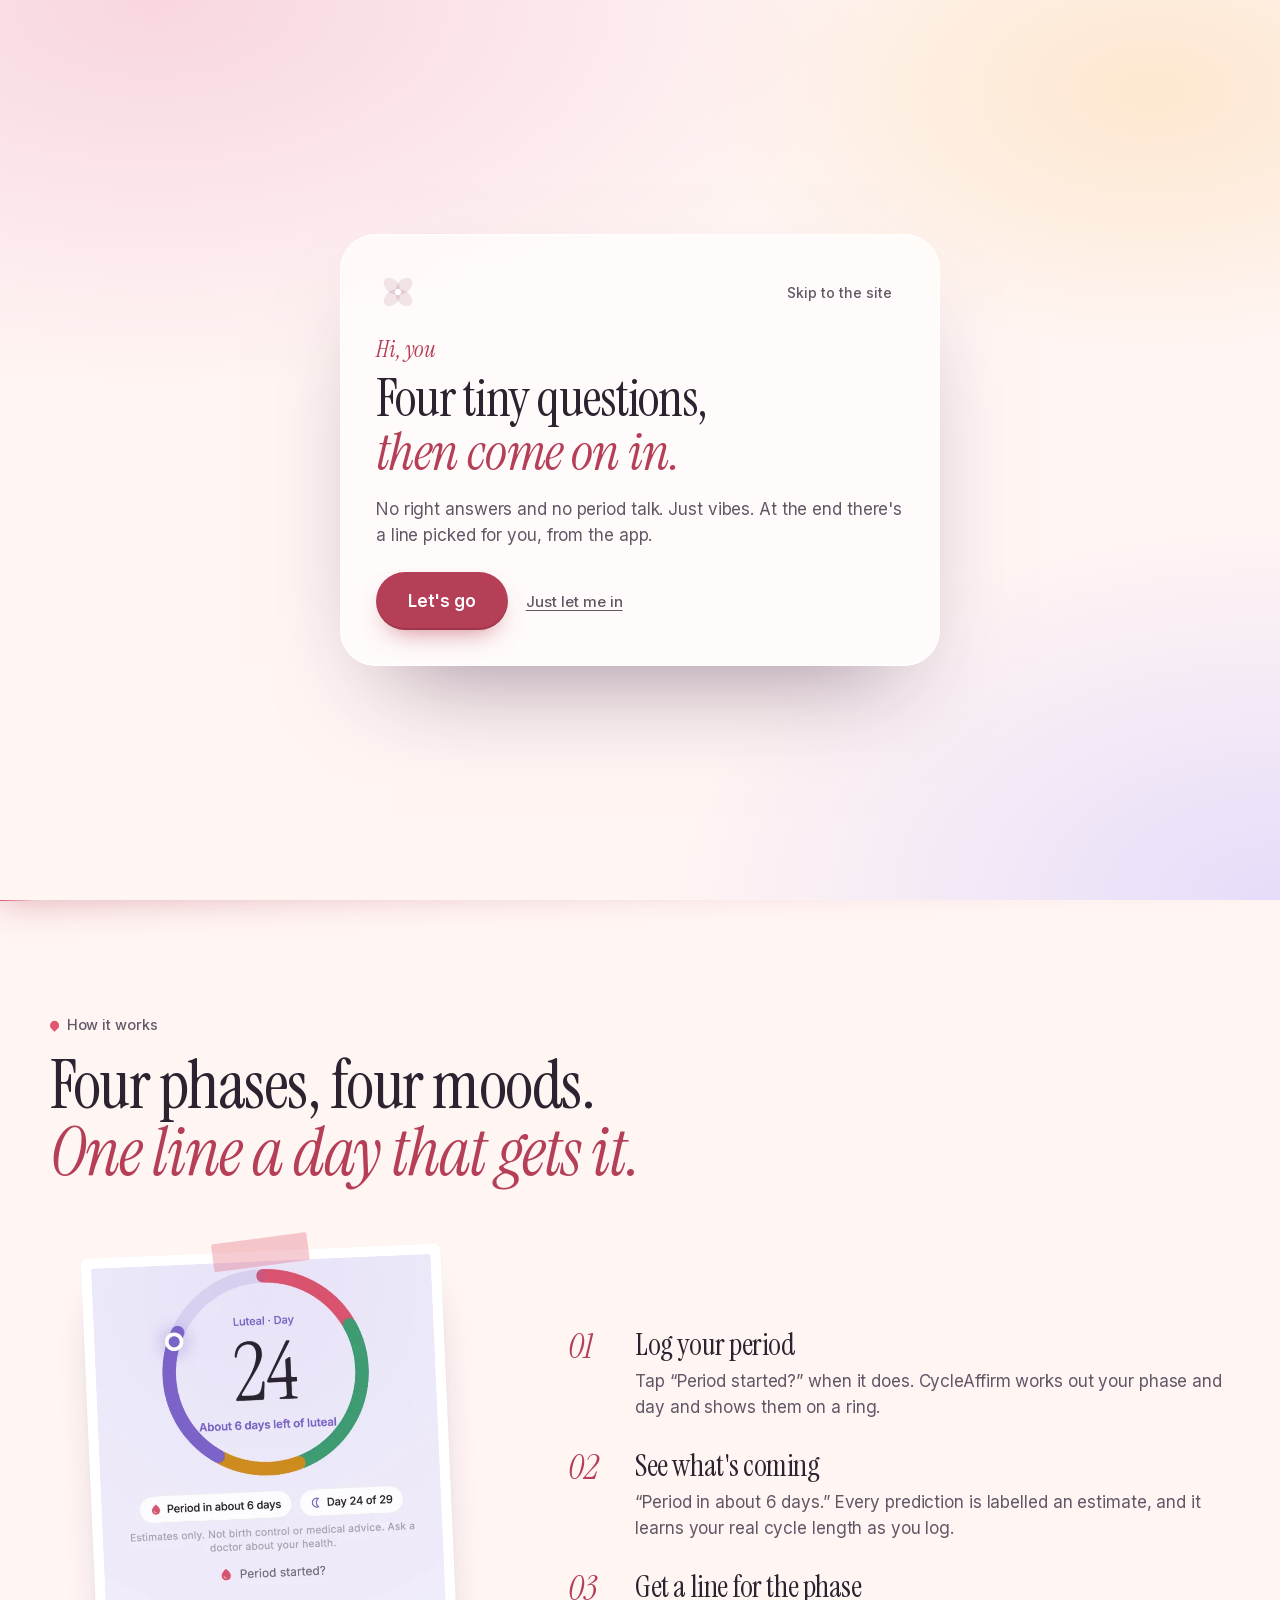
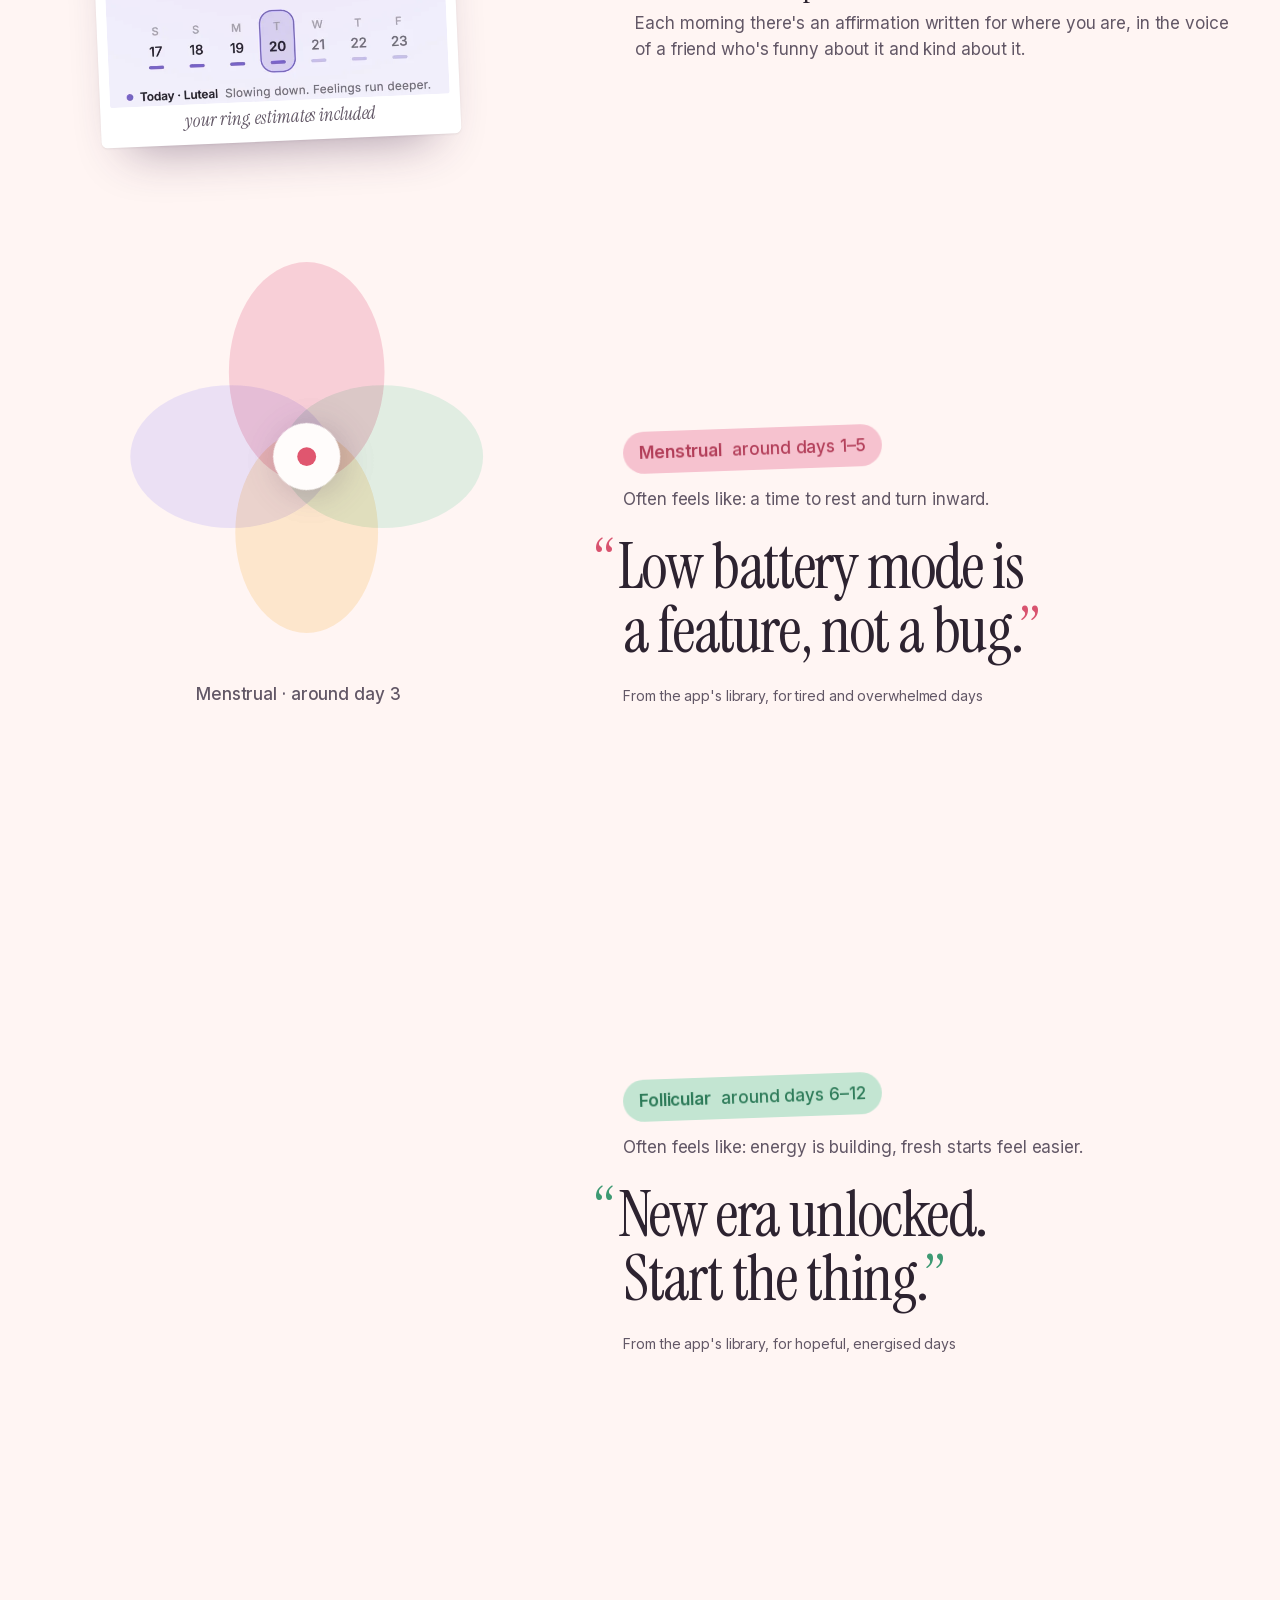
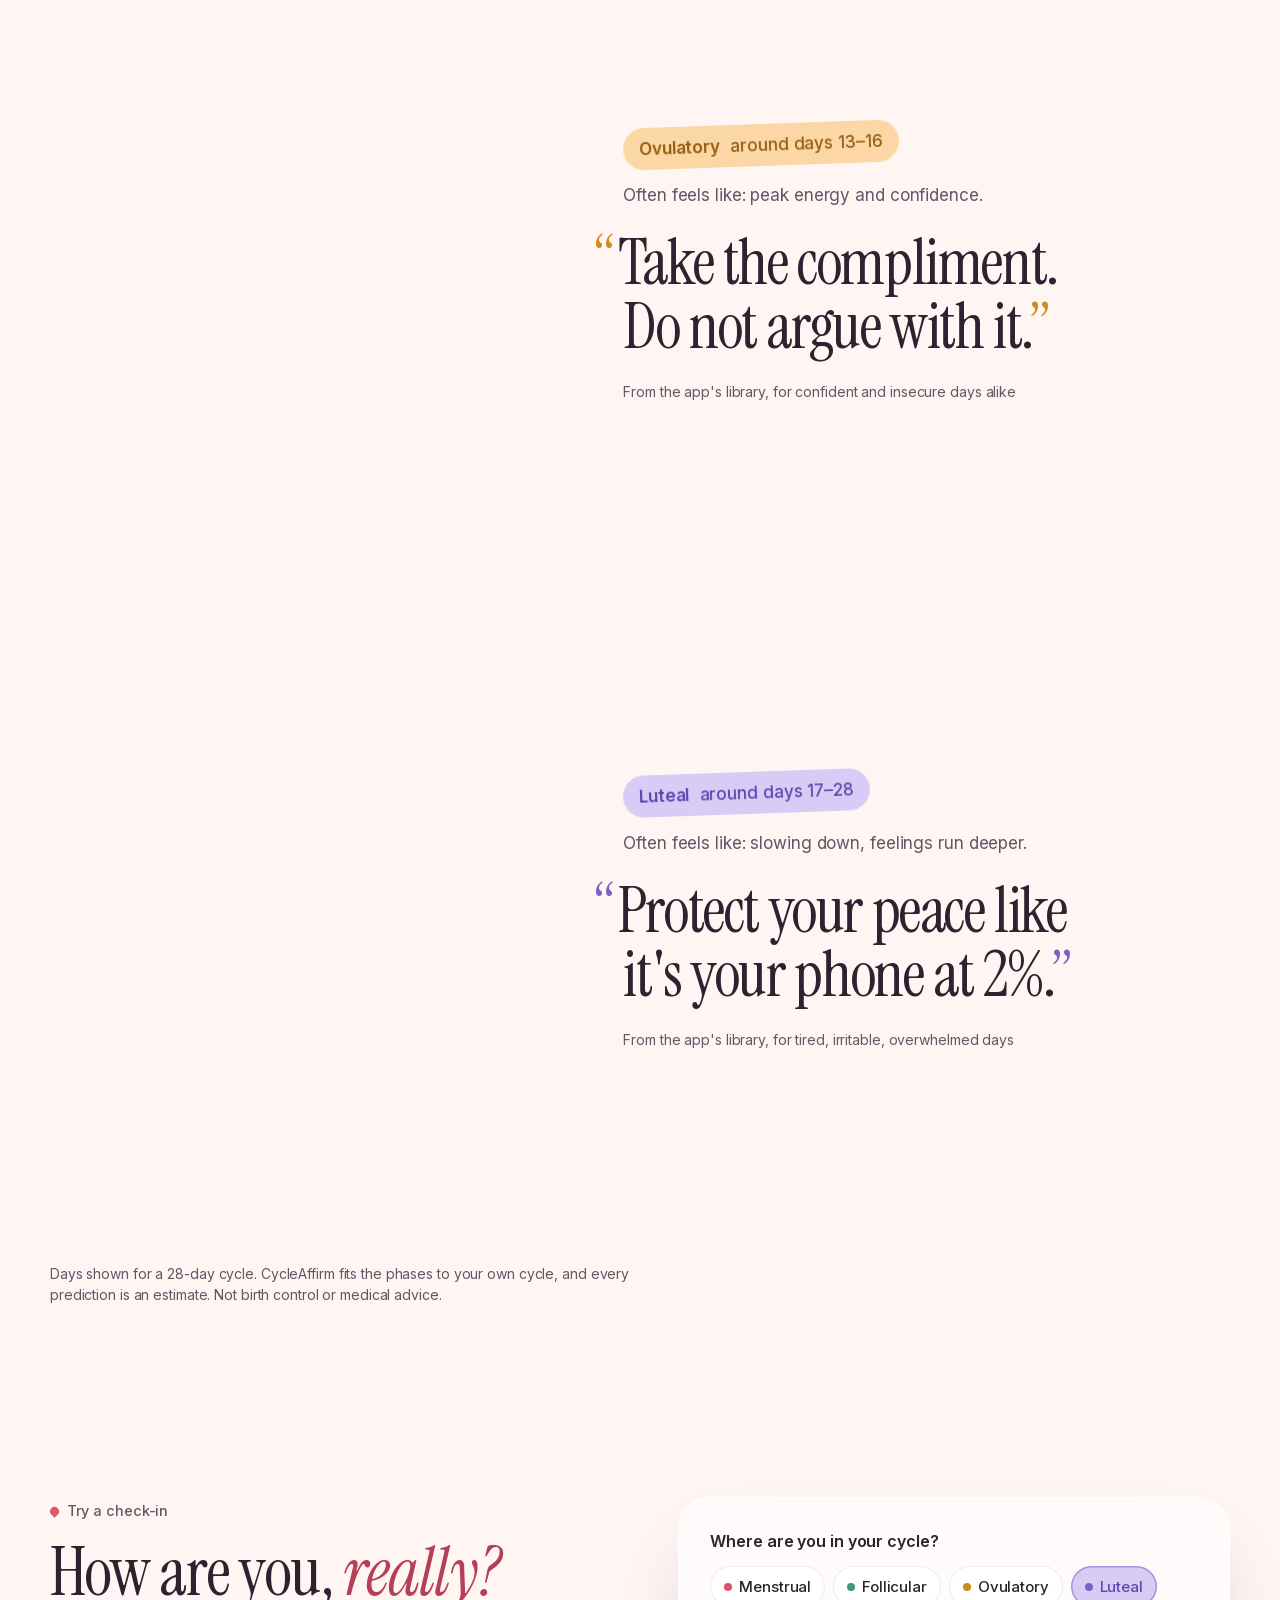
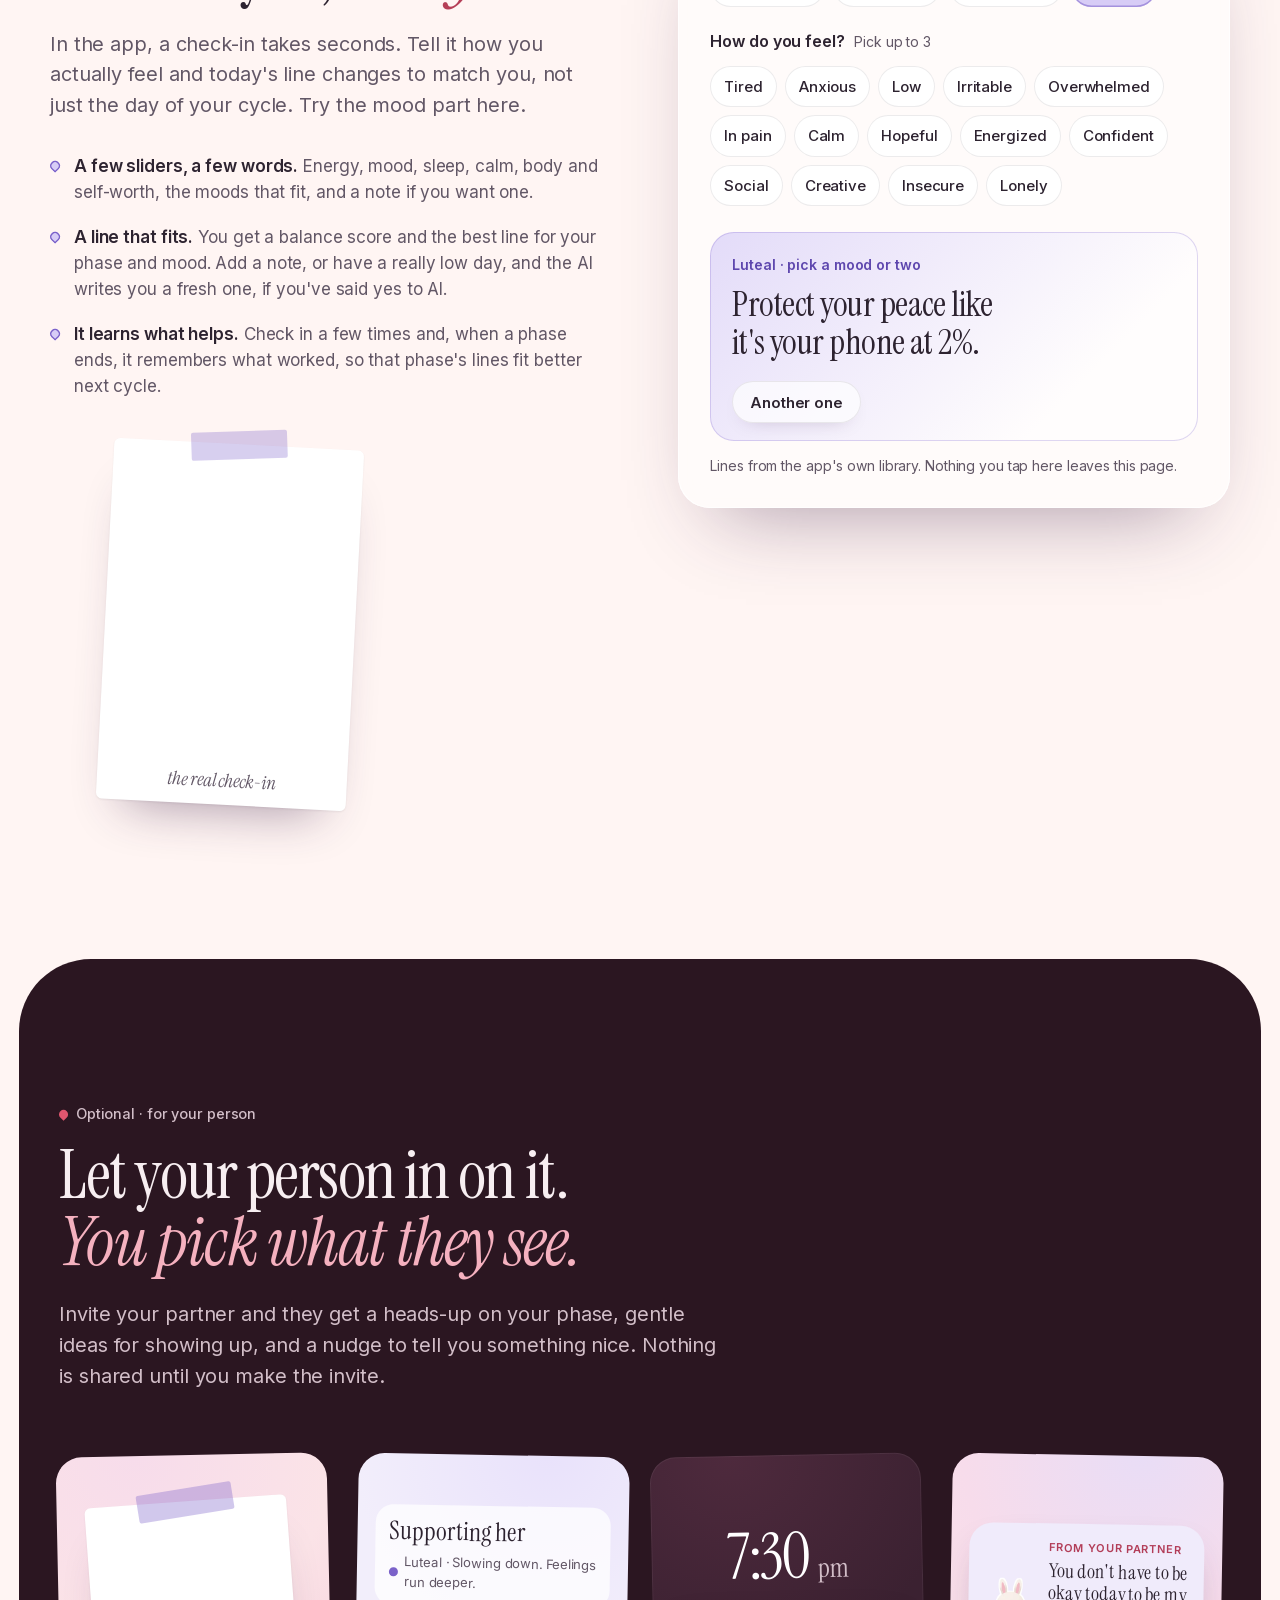
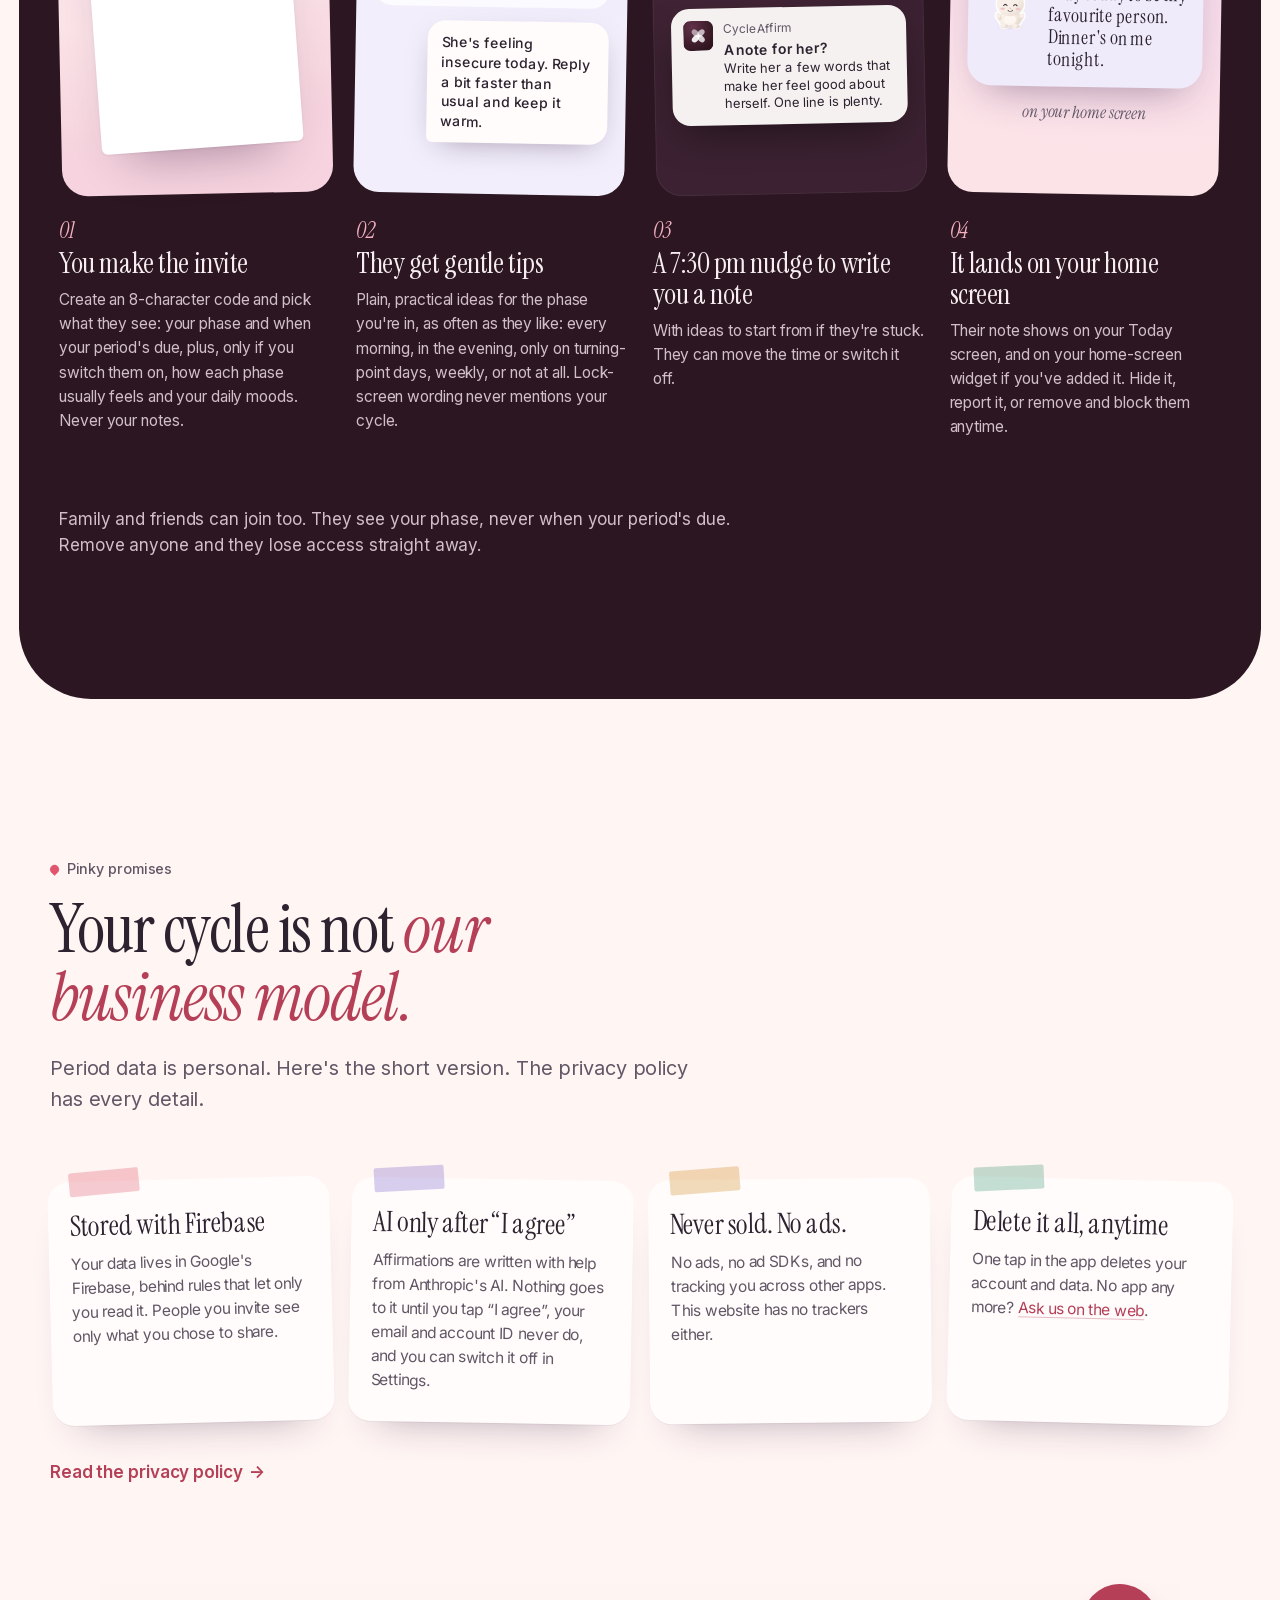
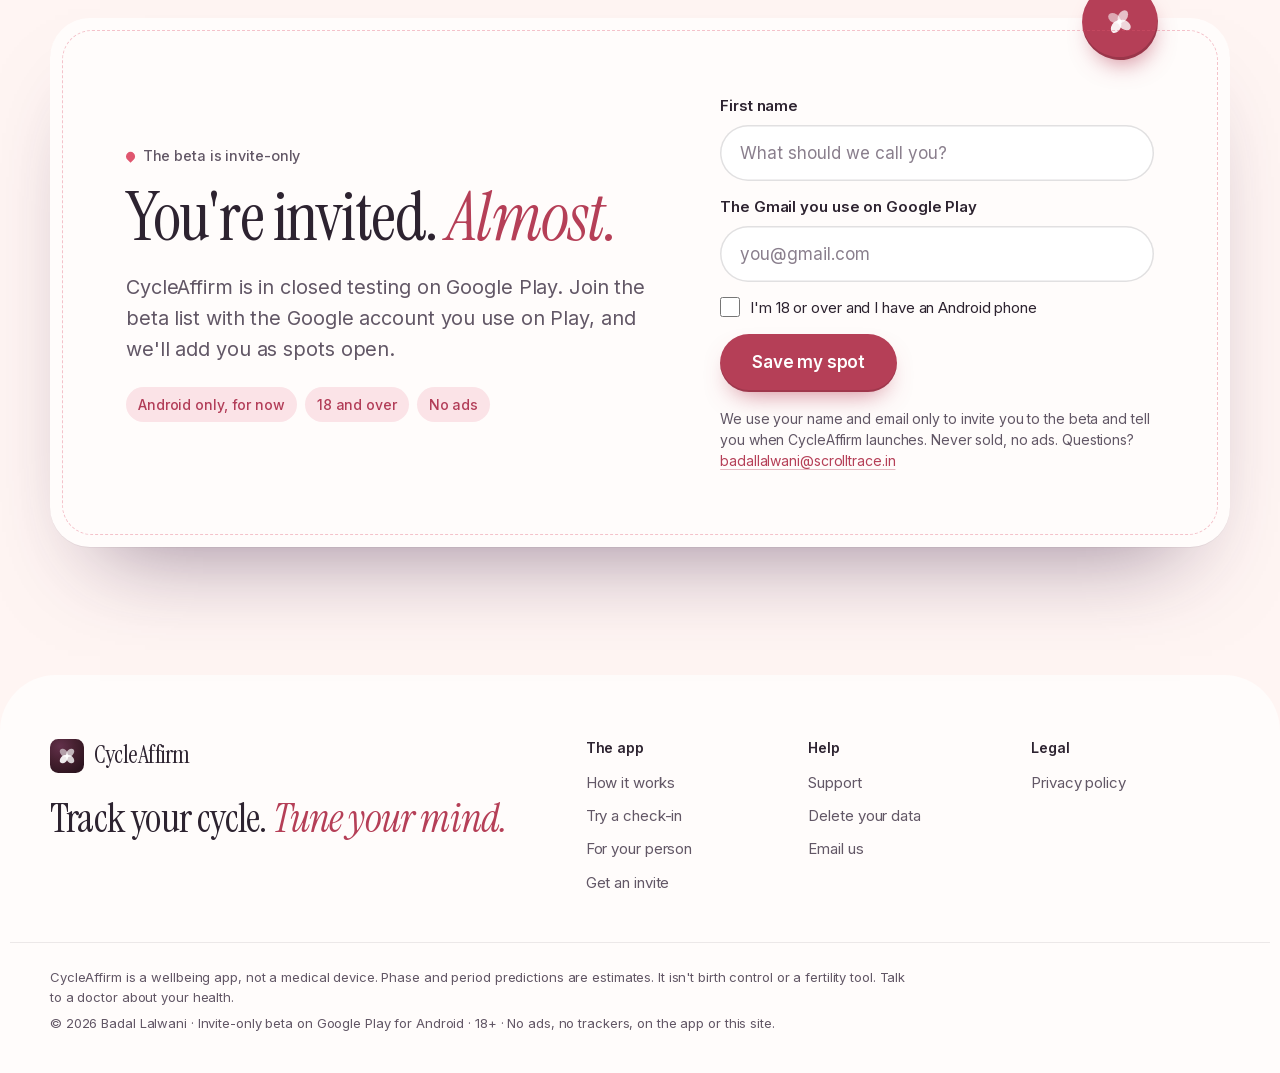
==== commit b69cf59a: "Publish website (2026-10-20T18:06Z)" ====
--- a/index.html
+++ b/index.html
@@ -29,8 +29,10 @@
 <link rel="preload" href="./assets/fonts/InstrumentSerif-Regular.woff2" as="font" type="font/woff2" crossorigin>
 <link rel="preload" href="./assets/fonts/InstrumentSerif-Italic.woff2" as="font" type="font/woff2" crossorigin>
 <link rel="preload" href="./assets/fonts/Inter-Regular.woff2" as="font" type="font/woff2" crossorigin>
-<link rel="stylesheet" href="./assets/site.css?v=01a12ae09d">
-<script src="./assets/site.js?v=01a12ae09d" defer></script>
+<link rel="stylesheet" href="./assets/site.css?v=47c44f47e7">
+<script src="./assets/site.js?v=47c44f47e7" defer></script>
+<script src="./assets/intro-gate.js?v=47c44f47e7"></script>
+<script src="./assets/intro.js?v=47c44f47e7" defer></script>
 </head>
 <body class="home" data-tint="neutral">
 <a class="skip" href="#main">Skip to content</a>
@@ -82,12 +84,13 @@
   <div class="wrap hero-grid">
     <div class="hero-copy">
       <p class="sticker sticker--tilt"><svg viewBox="0 0 100 100" aria-hidden="true" focusable="false"><use href="#bloom"></use></svg>Invite-only beta · Android · 18+</p>
-      <h1 id="hero-title" class="display h1">Track your cycle.<br><em class="squiggle">Tune your mind.<svg viewBox="0 0 300 18" preserveAspectRatio="none" aria-hidden="true" focusable="false"><path d="M3 12 C 40 3, 80 17, 120 9 S 190 3, 230 10 S 280 12, 297 6"/></svg></em></h1>
+      <h1 id="hero-title" class="display h1" tabindex="-1">Track your cycle.<br><em class="squiggle">Tune your mind.<svg viewBox="0 0 300 18" preserveAspectRatio="none" aria-hidden="true" focusable="false"><path d="M3 12 C 40 3, 80 17, 120 9 S 190 3, 230 10 S 280 12, 297 6"/></svg></em></h1>
       <p class="lede">CycleAffirm is a period tracker and an affirmation app in one. It knows which phase you're in, asks how you're actually feeling, and gives you one line a day that fits both. Like a bestie who gets it.</p>
       <div class="actions">
         <a class="btn btn-rose" href="./beta/">Get an invite</a>
         <a class="btn btn-ghost" href="#try">Try a check-in</a>
       </div>
+      <button class="hero-quiz" type="button" data-open-intro><svg viewBox="0 0 100 100" aria-hidden="true" focusable="false"><use href="#bloom"></use></svg>Find your bloom: 4 tiny questions</button>
     </div>
 
     <div class="hero-art">
@@ -388,30 +391,172 @@
   <div class="invite-copy">
     <p class="eyebrow">The beta is invite-only</p>
     <h2 class="display h2" id="invite-title">You're invited. <em>Almost.</em></h2>
-    <p class="lede">CycleAffirm is in closed testing on Google Play. Tell us the Google account you use on Play and we'll add you to the tester list as spots open.</p>
+    <p class="lede">CycleAffirm is in closed testing on Google Play. Join the beta list with the Google account you use on Play, and we'll add you as spots open.</p>
     <ul class="invite-facts">
       <li>Android only, for now</li>
       <li>18 and over</li>
       <li>No ads</li>
     </ul>
   </div>
-  <form class="invite-form" data-invite data-email="badallalwani@scrolltrace.in" data-subject="CycleAffirm%20beta%20invite" action="mailto:badallalwani@scrolltrace.in" method="get" aria-labelledby="invite-title" novalidate>
+  <form class="invite-form" data-waitlist data-source="home" data-endpoint="" data-email="badallalwani@scrolltrace.in" data-subject="CycleAffirm%20beta%20invite" aria-labelledby="invite-title" novalidate>
+    <div class="invite-done" hidden>
+      <p class="display"><span data-done-lead>You're on the list,</span> <em data-done-name>babe.</em></p>
+      <p class="fine" data-done-text>We'll email you when your invite's ready.</p>
+    </div>
+    <label class="field">
+      <span class="field-label">First name</span>
+      <input type="text" name="name" autocomplete="given-name" maxlength="60" placeholder="What should we call you?" required>
+    </label>
     <label class="field">
       <span class="field-label">The Gmail you use on Google Play</span>
-      <input type="email" name="gmail" autocomplete="email" inputmode="email" placeholder="you@gmail.com" required>
+      <input type="email" name="email" autocomplete="email" inputmode="email" maxlength="120" placeholder="you@gmail.com" required>
     </label>
+    <label class="hp" aria-hidden="true">Leave this empty <input name="website" type="text" tabindex="-1" autocomplete="off"></label>
     <label class="check">
       <input type="checkbox" name="adult" required>
       <span>I'm 18 or over and I have an Android phone</span>
     </label>
     <p class="form-error" role="alert" hidden></p>
-    <button class="btn btn-rose btn-lg" type="submit">Request my invite</button>
-    <p class="fine">This opens your email app with everything filled in. Hit send and you're on the list. We only use your email to send your invite. Prefer to write yourself? <a href="mailto:badallalwani@scrolltrace.in?subject=CycleAffirm%20beta%20invite">badallalwani@scrolltrace.in</a></p>
+    <button class="btn btn-rose btn-lg" type="submit">Save my spot</button>
+    <p class="fine">We use your name and email only to invite you to the beta and tell you when CycleAffirm launches. Never sold, no ads. Questions? <a href="mailto:badallalwani@scrolltrace.in?subject=CycleAffirm%20beta%20invite">badallalwani@scrolltrace.in</a></p>
   </form>
 </div>
 
   </div>
 </section>
+
+<div class="intro" id="intro" role="dialog" aria-modal="true" aria-labelledby="intro-hello" data-intro>
+  <div class="intro-sky" aria-hidden="true">
+    <svg class="fl fl-1" viewBox="0 0 100 100"><use href="#bloom"></use></svg>
+    <svg class="fl fl-2" viewBox="0 0 100 100"><use href="#bloom"></use></svg>
+    <svg class="fl fl-3" viewBox="0 0 100 100"><use href="#bloom"></use></svg>
+    <svg class="fl fl-4" viewBox="0 0 100 100"><use href="#bloom"></use></svg>
+    <svg class="fl fl-5" viewBox="0 0 100 100"><use href="#bloom"></use></svg>
+    <svg class="fl fl-6" viewBox="0 0 100 100"><use href="#bloom"></use></svg>
+    <svg class="fl fl-7" viewBox="0 0 100 100"><use href="#bloom"></use></svg>
+    <svg class="fl fl-8" viewBox="0 0 100 100"><use href="#bloom"></use></svg>
+    <svg class="fl fl-9" viewBox="0 0 100 100"><use href="#bloom"></use></svg>
+    <svg class="fl fl-10" viewBox="0 0 100 100"><use href="#bloom"></use></svg>
+    <svg class="fl fl-11" viewBox="0 0 100 100"><use href="#bloom"></use></svg>
+    <svg class="fl fl-12" viewBox="0 0 100 100"><use href="#bloom"></use></svg>
+  </div>
+
+  <div class="intro-card">
+    <div class="intro-top">
+      <svg class="intro-progress" viewBox="0 0 100 100" aria-hidden="true" focusable="false">
+        <g transform="rotate(45 50 50)"><ellipse class="ip ip-1" cx="50" cy="31" rx="15" ry="22"/></g>
+        <g transform="rotate(135 50 50)"><ellipse class="ip ip-2" cx="50" cy="31" rx="15" ry="22"/></g>
+        <g transform="rotate(225 50 50)"><ellipse class="ip ip-3" cx="50" cy="31" rx="15" ry="22"/></g>
+        <g transform="rotate(315 50 50)"><ellipse class="ip ip-4" cx="50" cy="31" rx="15" ry="22"/></g>
+        <circle cx="50" cy="50" r="7" class="ip-heart"/>
+      </svg>
+      <p class="intro-count" data-intro-count aria-live="polite"></p>
+      <button class="intro-skip" type="button" data-intro-skip>Skip to the site</button>
+    </div>
+
+    <section class="intro-step is-active" data-step="hello">
+      <p class="intro-kicker">Hi, you</p>
+      <h2 id="intro-hello" class="display intro-title" tabindex="-1">Four tiny questions, <em>then come on in.</em></h2>
+      <p class="intro-sub">No right answers and no period talk. Just vibes. At the end there's a line picked for you, from the app.</p>
+      <div class="intro-actions">
+        <button class="btn btn-rose btn-lg" type="button" data-intro-start>Let's go</button>
+        <button class="intro-link" type="button" data-intro-skip>Just let me in</button>
+      </div>
+    </section>
+
+    <section class="intro-step" data-step="q" data-q="1" aria-labelledby="q1">
+      <h2 id="q1" class="display intro-title" tabindex="-1">What's your comfort ritual?</h2>
+      <div class="opts">
+        <button class="opt" type="button" data-bloom="men"><span class="opt-emoji" aria-hidden="true">🛁</span><span>Hot shower, softest hoodie</span></button>
+        <button class="opt" type="button" data-bloom="fol"><span class="opt-emoji" aria-hidden="true">☕</span><span>Iced coffee and a long walk</span></button>
+        <button class="opt" type="button" data-bloom="ovu"><span class="opt-emoji" aria-hidden="true">💃</span><span>Getting ready with the music way too loud</span></button>
+        <button class="opt" type="button" data-bloom="lut"><span class="opt-emoji" aria-hidden="true">🕯️</span><span>Candle, blanket, phone on silent</span></button>
+      </div>
+    </section>
+
+    <section class="intro-step" data-step="q" data-q="2" aria-labelledby="q2">
+      <h2 id="q2" class="display intro-title" tabindex="-1">Pick the text you'd love to wake up to.</h2>
+      <div class="opts opts--texts">
+        <button class="opt" type="button" data-bloom="men"><span class="opt-bubble">Rest is allowed today.</span></button>
+        <button class="opt" type="button" data-bloom="fol"><span class="opt-bubble">New day, new plot. Go.</span></button>
+        <button class="opt" type="button" data-bloom="ovu"><span class="opt-bubble">You're kind of iconic, you know?</span></button>
+        <button class="opt" type="button" data-bloom="lut"><span class="opt-bubble">Proud of you, quietly.</span></button>
+      </div>
+    </section>
+
+    <section class="intro-step" data-step="q" data-q="3" aria-labelledby="q3">
+      <h2 id="q3" class="display intro-title" tabindex="-1">Your inner voice lately is…</h2>
+      <div class="opts">
+        <button class="opt" type="button" data-bloom="men"><span class="opt-emoji" aria-hidden="true">☁️</span><span>Tired, but trying</span></button>
+        <button class="opt" type="button" data-bloom="fol"><span class="opt-emoji" aria-hidden="true">🌱</span><span>Curious about what's next</span></button>
+        <button class="opt" type="button" data-bloom="ovu"><span class="opt-emoji" aria-hidden="true">✨</span><span>My biggest hype girl</span></button>
+        <button class="opt" type="button" data-bloom="lut"><span class="opt-emoji" aria-hidden="true">🌙</span><span>Overthinking at 2am</span></button>
+      </div>
+    </section>
+
+    <section class="intro-step" data-step="q" data-q="4" aria-labelledby="q4">
+      <h2 id="q4" class="display intro-title" tabindex="-1">Pick a Sunday.</h2>
+      <div class="opts">
+        <button class="opt" type="button" data-bloom="men"><span class="opt-emoji" aria-hidden="true">🧸</span><span>Cancel everything, stay in</span></button>
+        <button class="opt" type="button" data-bloom="fol"><span class="opt-emoji" aria-hidden="true">🧺</span><span>Market run, new recipe</span></button>
+        <button class="opt" type="button" data-bloom="ovu"><span class="opt-emoji" aria-hidden="true">🥂</span><span>Brunch with the girls</span></button>
+        <button class="opt" type="button" data-bloom="lut"><span class="opt-emoji" aria-hidden="true">📖</span><span>Book, tea, very long nap</span></button>
+      </div>
+    </section>
+
+    <section class="intro-step" data-step="result" aria-labelledby="result-title">
+      <div class="result-head">
+        <svg class="result-bloom" viewBox="0 0 100 100" aria-hidden="true" focusable="false">
+          <g class="rb-spin">
+            <ellipse cx="50" cy="31" rx="15" ry="22" transform="rotate(45 50 50)"/>
+            <ellipse cx="50" cy="31" rx="15" ry="22" transform="rotate(135 50 50)"/>
+            <ellipse cx="50" cy="31" rx="15" ry="22" transform="rotate(225 50 50)"/>
+            <ellipse cx="50" cy="31" rx="15" ry="22" transform="rotate(315 50 50)"/>
+            <circle cx="50" cy="50" r="7" class="rb-heart"/>
+          </g>
+        </svg>
+        <div>
+          <p class="intro-kicker">You're a</p>
+          <h2 id="result-title" class="display intro-title" tabindex="-1"><span data-result-name>Lavender</span> <em>bloom.</em></h2>
+        </div>
+      </div>
+      <p class="intro-sub" data-result-about>Slow, deep, a little mysterious. You feel everything in 4K.</p>
+      <blockquote class="result-line"><p data-result-line>Cozy, quiet, and slow is a perfectly elite plan.</p><footer>a line from the app, picked for you</footer></blockquote>
+
+      <form class="intro-form" data-waitlist data-source="quiz" data-endpoint="" data-email="badallalwani@scrolltrace.in" data-subject="CycleAffirm%20beta%20invite" novalidate>
+        <p class="intro-form-title">Want a line like this every morning? <strong>Join the beta list.</strong></p>
+        <div class="intro-fields">
+          <label class="field"><span class="field-label">First name</span><input name="name" type="text" autocomplete="given-name" maxlength="60" required placeholder="What should we call you?"></label>
+          <label class="field"><span class="field-label">The Gmail you use on Google Play</span><input name="email" type="email" autocomplete="email" inputmode="email" maxlength="120" required placeholder="you@gmail.com"></label>
+        </div>
+        <label class="hp" aria-hidden="true">Leave this empty <input name="website" type="text" tabindex="-1" autocomplete="off"></label>
+        <label class="check"><input type="checkbox" name="adult" required><span>I'm 18 or over and I have an Android phone</span></label>
+        <p class="form-error" role="alert" hidden></p>
+        <button class="btn btn-rose btn-lg" type="submit">Save my spot</button>
+        <p class="fine">We use your name and email only to invite you to the beta and tell you when CycleAffirm launches. Never sold, no ads. Your quiz answers never leave this page.</p>
+      </form>
+      <button class="intro-link intro-later" type="button" data-intro-skip>Not now, show me the site</button>
+    </section>
+
+    <section class="intro-step" data-step="done" aria-labelledby="done-title">
+      <svg class="done-bloom" viewBox="0 0 100 100" aria-hidden="true" focusable="false">
+        <g class="rb-spin">
+          <ellipse cx="50" cy="31" rx="15" ry="22" transform="rotate(45 50 50)"/>
+          <ellipse cx="50" cy="31" rx="15" ry="22" transform="rotate(135 50 50)"/>
+          <ellipse cx="50" cy="31" rx="15" ry="22" transform="rotate(225 50 50)"/>
+          <ellipse cx="50" cy="31" rx="15" ry="22" transform="rotate(315 50 50)"/>
+          <circle cx="50" cy="50" r="7" class="rb-heart"/>
+        </g>
+      </svg>
+      <h2 id="done-title" class="display intro-title" tabindex="-1"><span data-done-lead>You're on the list,</span> <em data-done-name>babe.</em></h2>
+      <p class="intro-sub" data-done-text>We'll email you when your invite's ready. Until then, come look around.</p>
+      <div class="intro-actions intro-actions--center">
+        <button class="btn btn-rose btn-lg" type="button" data-intro-enter>Enter CycleAffirm</button>
+      </div>
+    </section>
+  </div>
+</div>
+
 
 </main>
 <footer class="site-footer">
--- a/assets/site.css
+++ b/assets/site.css
@@ -428,6 +428,111 @@
 @media (max-width: 820px) { .footer-inner { grid-template-columns: 1fr; } }
 @media (max-width: 480px) { .footer-nav { grid-template-columns: 1fr 1fr; } }
 
+/* Beta list: done state, honeypot */
+.hp { position: absolute; left: -9999px; width: 1px; height: 1px; overflow: hidden; }
+.invite-done .display { font-size: clamp(2rem, 1.6rem + 1.4vw, 2.8rem); margin: 0 0 .6rem; }
+.invite-done .display em { color: var(--rose-deep); font-style: italic; }
+.hero-quiz { display: inline-flex; align-items: center; gap: .5em; margin-top: 20px; padding: 6px 2px; background: none; border: 0; font: 500 .9375rem var(--sans); color: var(--rose-deep); cursor: pointer; text-decoration: underline; text-decoration-color: color-mix(in srgb, var(--rose) 40%, transparent); text-underline-offset: .25em; }
+.hero-quiz svg { width: 1.1em; height: 1.1em; fill: var(--rose); transition: transform .6s var(--spring); }
+.hero-quiz:hover svg { transform: rotate(90deg) scale(1.15); }
+
+/* The bloom quiz: shown once, before the site */
+html.show-intro { overflow: hidden; }
+.intro { position: fixed; inset: 0; z-index: 100; display: none; overflow-y: auto; overscroll-behavior: contain; padding: max(16px, env(safe-area-inset-top)) 16px max(16px, env(safe-area-inset-bottom)); background: radial-gradient(90% 70% at 12% 0%, #F8D6E0, transparent 62%), radial-gradient(80% 70% at 100% 100%, #E6DCFA, transparent 60%), radial-gradient(60% 50% at 90% 10%, #FDE7CF, transparent 60%), #FFF5F3; --bp: #F2A9BB; --bi: var(--men-ink); }
+.show-intro .intro { display: flex; }
+.intro[data-bloom="fol"] { --bp: #A4D8BC; --bi: var(--fol-ink); }
+.intro[data-bloom="ovu"] { --bp: #F8C487; --bi: var(--ovu-ink); }
+.intro[data-bloom="lut"] { --bp: #C4B5F2; --bi: var(--lut-ink); }
+.intro.is-leaving { animation: intro-out .65s var(--ease) forwards; }
+@keyframes intro-out { to { opacity: 0; transform: scale(1.03); visibility: hidden; } }
+
+.intro-sky { position: fixed; inset: 0; pointer-events: none; overflow: hidden; }
+.fl { position: absolute; bottom: -70px; width: 22px; height: 22px; opacity: .85; animation: rise 19s linear infinite; }
+.fl-1 { left: 4%; fill: var(--men-p); animation-delay: -2s; }
+.fl-2 { left: 13%; width: 34px; height: 34px; fill: var(--lut-p); animation-duration: 24s; animation-delay: -11s; }
+.fl-3 { left: 24%; width: 16px; height: 16px; fill: var(--ovu-p); animation-delay: -6s; }
+.fl-4 { left: 35%; fill: var(--fol-p); animation-duration: 22s; animation-delay: -15s; }
+.fl-5 { left: 47%; width: 28px; height: 28px; fill: var(--men-p); animation-duration: 26s; animation-delay: -4s; }
+.fl-6 { left: 58%; width: 14px; height: 14px; fill: var(--lut-p); animation-delay: -13s; }
+.fl-7 { left: 67%; width: 30px; height: 30px; fill: var(--ovu-p); animation-duration: 23s; animation-delay: -9s; }
+.fl-8 { left: 76%; fill: var(--fol-p); animation-delay: -17s; }
+.fl-9 { left: 85%; width: 36px; height: 36px; fill: var(--men-p); animation-duration: 28s; animation-delay: -20s; }
+.fl-10 { left: 93%; width: 18px; height: 18px; fill: var(--lut-p); animation-delay: -7s; }
+.fl-11 { left: 30%; width: 12px; height: 12px; fill: #F3A5B4; animation-duration: 17s; animation-delay: -12s; }
+.fl-12 { left: 71%; width: 12px; height: 12px; fill: #C4B5F2; animation-duration: 16s; animation-delay: -3s; }
+@keyframes rise { from { transform: translate(0, 0) rotate(0deg); } 50% { transform: translate(24px, -58vh) rotate(140deg); } to { transform: translate(-10px, -118vh) rotate(280deg); } }
+
+.intro-card { position: relative; margin: auto; width: min(600px, 100%); padding: clamp(20px, 4vw, 36px); border-radius: 36px; background: rgba(255, 252, 251, .88); backdrop-filter: blur(18px); -webkit-backdrop-filter: blur(18px); box-shadow: inset 0 0 0 1px rgba(255, 255, 255, .9), 0 50px 100px -50px rgba(60, 30, 70, .55); animation: card-in .8s var(--spring) both; }
+@keyframes card-in { from { opacity: 0; transform: translateY(18px) scale(.96); } }
+.intro-top { display: flex; align-items: center; gap: 10px; min-height: 44px; margin-bottom: 18px; }
+.intro-progress { width: 44px; height: 44px; flex: none; }
+.ip { fill: #F1E6EA; transform-box: fill-box; transform-origin: 50% 100%; transition: fill .5s var(--ease), transform .7s var(--spring); mix-blend-mode: multiply; }
+.ip.is-men { fill: #F2A9BB; } .ip.is-fol { fill: #A4D8BC; } .ip.is-ovu { fill: #F8C487; } .ip.is-lut { fill: #C4B5F2; }
+.ip[class*="is-"] { transform: scale(1.08); }
+.ip-heart { fill: #fff; }
+.intro-count { margin: 0; font-size: .875rem; font-weight: 600; color: var(--muted); }
+.intro-skip { margin-left: auto; padding: 10px 12px; border: 0; border-radius: 999px; background: none; font: 500 .875rem var(--sans); color: var(--muted); cursor: pointer; }
+.intro[data-done] .intro-skip { visibility: hidden; }
+.intro-skip:hover { background: rgba(45, 35, 48, .05); color: var(--ink); }
+
+.intro-step { display: none; }
+.intro-step.is-active { display: block; animation: step-in .55s var(--ease) both; }
+@keyframes step-in { from { opacity: 0; transform: translateX(16px); } }
+.intro-kicker { margin: 0 0 .25rem; font-family: var(--serif); font-style: italic; font-size: 1.45rem; color: var(--rose-deep); }
+.intro-title { font-size: clamp(2.2rem, 1.5rem + 2.6vw, 3.3rem); line-height: 1.02; margin: 0 0 1rem; outline: none; }
+.intro-sub { margin: 0 0 1.5rem; font-size: 1.0625rem; color: var(--muted); }
+.intro-actions { display: flex; flex-wrap: wrap; align-items: center; gap: 12px; }
+.intro-actions--center { justify-content: center; }
+.intro-link { padding: 8px 6px; border: 0; background: none; font: 500 .9375rem var(--sans); color: var(--muted); text-decoration: underline; text-underline-offset: .22em; cursor: pointer; }
+.intro-link:hover { color: var(--ink); }
+
+.opts { display: grid; grid-template-columns: 1fr 1fr; gap: 10px; }
+.opt { position: relative; display: flex; flex-direction: column; align-items: flex-start; justify-content: space-between; gap: 12px; min-height: 116px; padding: 16px; border: 0; border-radius: 22px; background: #fff; color: var(--ink); font: 500 1rem/1.3 var(--sans); text-align: left; cursor: pointer; box-shadow: inset 0 0 0 1px var(--stroke), 0 10px 24px -18px rgba(60, 30, 70, .45); transition: transform .4s var(--spring), box-shadow .25s, background-color .3s; }
+.opt:hover { transform: translateY(-3px) rotate(-.7deg); box-shadow: inset 0 0 0 1.5px rgba(181, 63, 87, .3), 0 16px 30px -18px rgba(60, 30, 70, .5); }
+.opt:nth-child(even):hover { transform: translateY(-3px) rotate(.7deg); }
+.opt:active { transform: scale(.97); }
+.opt-emoji { font-size: 1.9rem; line-height: 1; }
+.opt.is-picked { transform: scale(1.04) rotate(-1deg); }
+.opt.b-men { background: #FBE3E7; box-shadow: inset 0 0 0 2px #F2A9BB; }
+.opt.b-fol { background: #E2F3E9; box-shadow: inset 0 0 0 2px #A4D8BC; }
+.opt.b-ovu { background: #FEEBD3; box-shadow: inset 0 0 0 2px #F8C487; }
+.opt.b-lut { background: #ECE6FB; box-shadow: inset 0 0 0 2px #C4B5F2; }
+.opts--texts .opt { min-height: 0; padding: 14px; justify-content: center; }
+.opt-bubble { display: inline-block; padding: 10px 14px; border-radius: 18px 18px 18px 6px; background: #F2EEFB; font-size: .96875rem; line-height: 1.3; }
+.opt.is-picked .opt-bubble { background: #fff; }
+
+.result-head { display: flex; align-items: center; gap: 16px; margin-bottom: .4rem; }
+.result-bloom { width: 88px; height: 88px; flex: none; overflow: visible; }
+.done-bloom { display: block; width: 124px; height: 124px; margin: 4px auto 14px; overflow: visible; }
+.result-bloom ellipse, .done-bloom ellipse { fill: var(--bp); mix-blend-mode: multiply; opacity: .92; }
+.rb-heart { fill: #fff; }
+.rb-spin { transform-box: fill-box; transform-origin: center; animation: bloom-in 1.1s var(--spring) both, spin 40s linear 1.1s infinite; }
+@keyframes bloom-in { from { transform: scale(0) rotate(-140deg); } to { transform: scale(1) rotate(0deg); } }
+.result-head .intro-title { margin: 0; }
+.result-head .intro-title em { color: var(--bi); }
+.result-line { margin: 0 0 1.4rem; padding: 18px 20px; border-radius: 22px; background: color-mix(in srgb, var(--bp) 32%, #fff); }
+.result-line p { margin: 0; font-family: var(--serif); font-size: clamp(1.6rem, 1.3rem + 1vw, 2rem); line-height: 1.12; letter-spacing: -0.012em; text-wrap: balance; }
+.result-line footer { margin-top: .5rem; font-family: var(--serif); font-style: italic; font-size: 1rem; color: var(--muted); }
+.intro-form { display: grid; gap: 12px; padding-top: 20px; border-top: 1.5px dashed color-mix(in srgb, var(--rose) 30%, transparent); }
+.intro-form-title { margin: 0; font-size: 1.0625rem; }
+.intro-form-title strong { color: var(--rose-deep); font-weight: 600; }
+.intro-fields { display: grid; grid-template-columns: 1fr 1fr; gap: 10px; }
+.intro-form .btn { justify-self: start; }
+.intro-form .fine { margin: 0; }
+.intro-later { display: block; margin: 12px auto 0; }
+[data-step="done"] { text-align: center; }
+[data-step="done"] .intro-title em { color: var(--bi); }
+.spark { position: absolute; z-index: 5; width: 18px; height: 18px; pointer-events: none; }
+.s-men { fill: #F2A9BB; } .s-fol { fill: #A4D8BC; } .s-ovu { fill: #F8C487; } .s-lut { fill: #C4B5F2; } .s-rose { fill: var(--rose); }
+@media (max-width: 520px) {
+  .intro-card { border-radius: 30px; }
+  .opts { gap: 8px; }
+  .opt { min-height: 104px; padding: 13px; font-size: .9375rem; }
+  .opts--texts { grid-template-columns: 1fr; }
+  .intro-fields { grid-template-columns: 1fr; }
+  .result-bloom { width: 68px; height: 68px; }
+}
+
 @media (prefers-reduced-motion: reduce) {
   html { scroll-behavior: auto; }
   *, *::before, *::after { animation: none !important; transition: none !important; }
